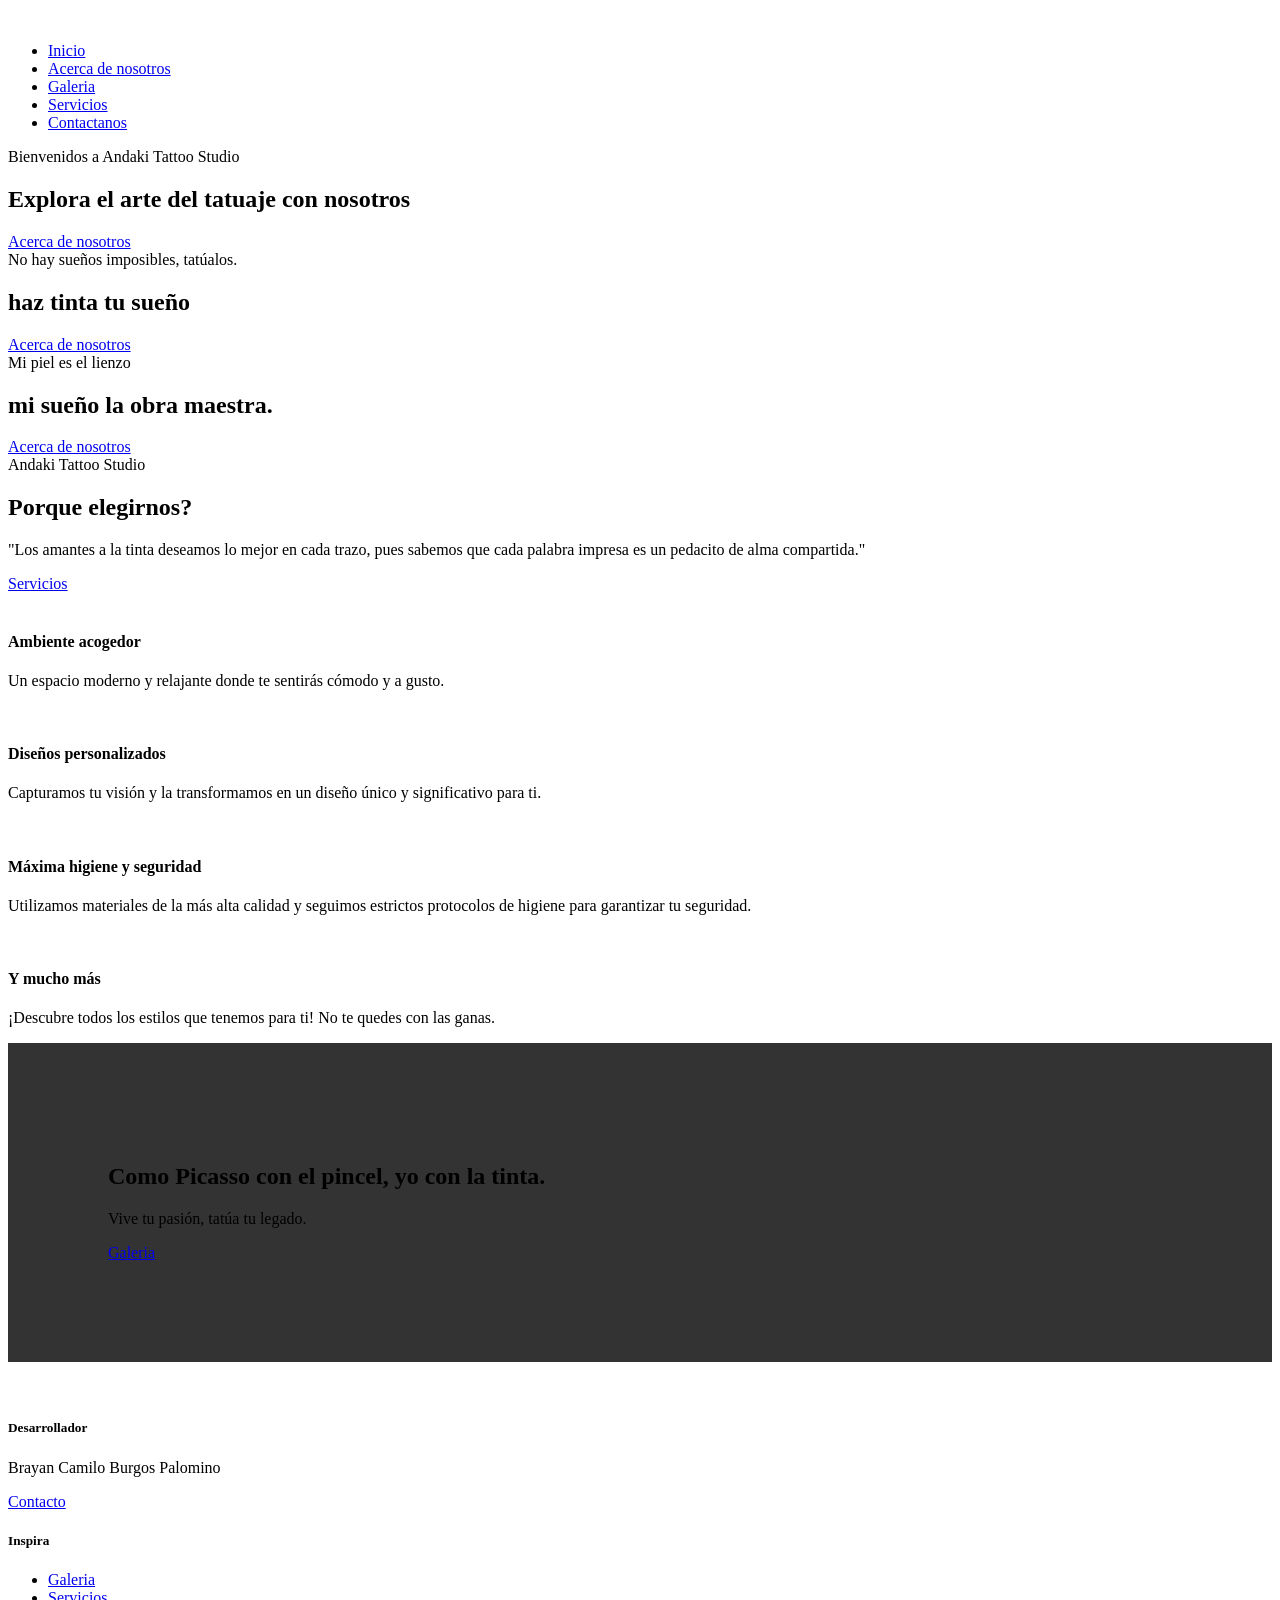
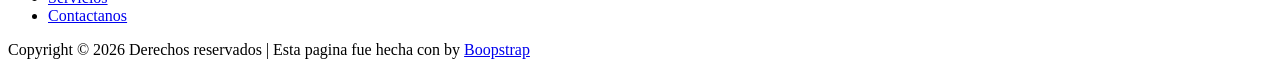
==== index.html @ bacf90a9 "Add files via upload" ====
<!DOCTYPE html>
<html lang="es">

<head>
    <meta charset="UTF-8">
    <meta name="description" content="Andaki Tattoo Studio">
    <meta name="keywords" content="Tattoo, unica, creative, html">
    <meta name="viewport" content="width=device-width, initial-scale=1.0">
    <meta http-equiv="X-UA-Compatible" content="ie=edge">
    <title>Andaki Tattoo Studio</title>

    <!-- Google Font -->
    <link href="https://fonts.googleapis.com/css2?family=Play:wght@400;700&display=swap" rel="stylesheet">
    <link href="https://fonts.googleapis.com/css2?family=Josefin+Sans:wght@300;400;500;600;700&display=swap"
        rel="stylesheet">

    <!-- Css Styles -->
    <link rel="stylesheet" href="css/bootstrap.min.css" type="text/css">
    <link rel="stylesheet" href="css/font-awesome.min.css" type="text/css">
    <link rel="stylesheet" href="css/elegant-icons.css" type="text/css">
    <link rel="stylesheet" href="css/owl.carousel.min.css" type="text/css">
    <link rel="stylesheet" href="css/magnific-popup.css" type="text/css">
    <link rel="stylesheet" href="css/slicknav.min.css" type="text/css">
    <link rel="stylesheet" href="css/style.css" type="text/css">
</head>

<body>
    <!-- Page Preloder -->
    <div id="preloder">
        <div class="loader"></div>
    </div>

    <!-- Header Section Begin -->
    <header class="header">
        <div class="container">
            <div class="row">
                <div class="col-lg-1">
                    <div class="header__logo ">
                        <a>
                            <href="./index.html"><img src="img/h-1.png" class="" alt="">
                        </a>
                    </div>
                </div>
                <div class="col-lg-10 ">
                    <div class="header__nav__option ">
                        <nav class="header__nav__menu mobile-menu">
                            <ul>
                                <li class="active"><a href="./index.html">Inicio</a></li>
                                <li><a href="./about.html">Acerca de nosotros</a></li>
                                <li><a href="./portfolio.html">Galeria</a></li>
                                <li><a href="./services.html">Servicios</a></li>
                                <li><a href="./contact.html">Contactanos</a></li>
                            </ul>
                        </nav>
                        <div class="header__nav__social">
                            <a href="https://www.facebook.com/profile.php?id=100073206260637"><i
                                    class="fa fa-facebook"></i></a>
                            <a
                                href="https://api.whatsapp.com/send?phone=573102815841&text=Hola,%20bienvenido%20al%20servicio%20de%20atención%20al%20cliente.%20¿En%20qué%20puedo%20ayudarte?"><i
                                    class="fa fa-whatsapp"></i></a>
                            <a href="https://www.instagram.com/camilocaicedo30/"><i class="fa fa-instagram"></i></a>
                        </div>
                    </div>
                </div>
            </div>
            <div id="mobile-menu-wrap"></div>
        </div>
    </header>
    <!-- Header End -->

    <!-- Hero Section Begin -->
    <section class="hero">
        <div class="hero__slider owl-carousel">
            <div class="hero__item set-bg" data-setbg="img/hero/hero-1.jpg">
                <div class="container">
                    <div class="row">
                        <div class="col-lg-6">
                            <div class="hero__text">
                                <span>Bienvenidos a Andaki Tattoo Studio</span>
                                <h2>Explora el arte del tatuaje con nosotros</h2>
                                <a href="about.html" class="primary-btn">Acerca de nosotros</a>
                            </div>
                        </div>
                    </div>
                </div>
            </div>
            <div class="hero__item set-bg" data-setbg="img/hero/hero-1.jpg">
                <div class="container">
                    <div class="row">
                        <div class="col-lg-6">
                            <div class="hero__text">
                                <span>No hay sueños imposibles, tatúalos.</span>
                                <h2>haz tinta tu sueño</h2>
                                <a href="about.html" class="primary-btn">Acerca de nosotros</a>
                            </div>
                        </div>
                    </div>
                </div>
            </div>
            <div class="hero__item set-bg" data-setbg="img/hero/hero-1.jpg">
                <div class="container">
                    <div class="row">
                        <div class="col-lg-6">
                            <div class="hero__text">
                                <span>Mi piel es el lienzo</span>
                                <h2>mi sueño la obra maestra.</h2>
                                <a href="#" class="primary-btn">Acerca de nosotros</a>
                            </div>
                        </div>
                    </div>
                </div>
            </div>
        </div>
    </section>
    <!-- Hero Section End -->

    <!-- Services Section Begin -->
    <section class="services spad">
        <div class="container">
            <div class="row">
                <div class="col-lg-4">
                    <div class="services__title">
                        <div class="section-title">
                            <span>Andaki Tattoo Studio</span>
                            <h2>Porque elegirnos?</h2>
                        </div>
                        <p>"Los amantes a la tinta deseamos lo mejor en cada trazo, pues sabemos que cada palabra
                            impresa es un pedacito de alma compartida."</p>
                        <a href="services.html" class="primary-btn">Servicios</a>
                    </div>
                </div>
                <div class="col-lg-8">
                    <div class="row">
                        <div class="col-lg-6 col-md-6 col-sm-6">
                            <div class="services__item">
                                <div class="services__item__icon">
                                    <img src="img/icons/si-1.png" alt="">
                                </div>
                                <h4>Ambiente acogedor</h4>
                                <p>Un espacio moderno y relajante donde te sentirás cómodo y a gusto.</p>
                            </div>
                        </div>
                        <div class="col-lg-6 col-md-6 col-sm-6">
                            <div class="services__item">
                                <div class="services__item__icon">
                                    <img src="img/icons/si-2.png" alt="">
                                </div>
                                <h4>Diseños personalizados</h4>
                                <p>Capturamos tu visión y la transformamos en un diseño único y significativo para ti.
                                </p>
                            </div>
                        </div>
                        <div class="col-lg-6 col-md-6 col-sm-6">
                            <div class="services__item">
                                <div class="services__item__icon">
                                    <img src="img/icons/si-3.png" alt="">
                                </div>
                                <h4>Máxima higiene y seguridad</h4>
                                <p>Utilizamos materiales de la más alta calidad y seguimos estrictos protocolos de
                                    higiene para
                                    garantizar tu seguridad.</p>
                            </div>
                        </div>
                        <div class="col-lg-6 col-md-6 col-sm-6">
                            <div class="services__item">
                                <div class="services__item__icon">
                                    <img src="img/icons/si-4.png" alt="">
                                </div>
                                <h4>Y mucho más</h4>
                                <p>¡Descubre todos los estilos que tenemos para ti! No te quedes con las ganas.</p>
                            </div>
                        </div>
                    </div>
                </div>
            </div>
        </div>
    </section>
    <!-- Services Section End -->

    <!-- Work Section Begin -->
    <section class="work">
        <div class="work__gallery">
            <div class="grid-sizer"></div>
            <div class="work__item wide__item set-bg" data-setbg="img/work/work-1.jpg">
            </div>
            <div class="work__item small__item set-bg" data-setbg="img/work/work-2.jpg">
            </div>
            <div class="work__item small__item set-bg" data-setbg="img/work/work-3.jpg">
            </div>
            <div class="work__item large__item set-bg" data-setbg="img/work/work-4.jpg">
            </div>
            <div class="work__item small__item set-bg " data-setbg="img/work/work-5.jpg">
            </div>
            <div class="work__item small__item set-bg" data-setbg="img/work/work-6.jpg">
            </div>
            <div class="work__item wide__item set-bg" data-setbg="img/work/work-7.jpg">
            </div>
        </div>
    </section>
    <!-- Call To Action Section Begin -->
    <section class="callto spad set-bg" data-setbg="img/callto-bg.jpg">
        <div class="container">
            <div class="row">
                <div class="col-lg-8">
                    <div class="callto__text" style="background-color: rgba(0, 0, 0, 0.8); padding: 100px;">
                        <h2>Como Picasso con el pincel, yo con la tinta.</h2>
                        <p>Vive tu pasión, tatúa tu legado.</p>
                        <a href="portfolio.html">Galeria</a>
                    </div>
                </div>
            </div>
        </div>
    </section>
    <!-- Call To Action Section End -->

    <div class="logo spad">
        <div class="container">
            <div class="logo__carousel owl-carousel">
                <a href="#" class="logo__item"><img src="img/logo/logo-1.png" alt=""></a>
                <a href="#" class="logo__item"><img src="img/logo/logo-2.png" alt=""></a>
                <a href="#" class="logo__item"><img src="img/logo/logo-3.png" alt=""></a>
                <a href="#" class="logo__item"><img src="img/logo/logo-4.png" alt=""></a>
                <a href="#" class="logo__item"><img src="img/logo/logo-5.png" alt=""></a>
                <a href="#" class="logo__item"><img src="img/logo/logo-6.png" alt=""></a>
            </div>
        </div>
    </div>

    <!-- Footer Section Begin -->
    <footer class="footer">
        <div class="container">
            <div class="footer__top">
                <div class="row">
                    <div class="col-lg-1 col-md-1">
                        <div class="footer__top__logo">
                            <a href="#"><img src="img/h-1.png" class="" alt=""></a>
                        </div>
                    </div>
                    <div class="col-lg-6 col-md-6">
                        <div class="footer__top__social">
                            <a href="https://www.facebook.com/profile.php?id=100073206260637"><i
                                    class="fa fa-facebook"></i></a>
                            <a
                                href="https://api.whatsapp.com/send?phone=573102815841&text=Hola,%20bienvenido%20al%20servicio%20de%20atención%20al%20cliente.%20¿En%20qué%20puedo%20ayudarte?"><i
                                    class="fa fa-whatsapp"></i></a>
                            <a href="https://www.instagram.com/camilocaicedo30/"><i class="fa fa-instagram"></i></a>
                        </div>
                    </div>
                </div>
            </div>
            <div class="footer__option">
                <div class="row">
                    <div class="col-lg-4 col-md-6 col-sm-6">
                        <div class="footer__option__item">
                            <h5>Desarrollador</h5>
                            <p>Brayan Camilo Burgos Palomino</p>
                            <a href="https://api.whatsapp.com/send?phone=573224530251" class="read__more">Contacto <span class="arrow_right"></span></a>
                        </div>
                    </div>
                    <div class="col-lg-2 col-md-3 col-sm-3">
                        <div class="footer__option__item">
                            <h5>Inspira</h5>
                            <ul>
                                <li><a href="portfolio.html">Galeria</a></li>
                                <li><a href="services.html">Servicios</a></li>
                                <li><a href="contact.html">Contactanos</a></li>
                            </ul>
                        </div>
                    </div>
                </div>
            </div>
            <div class="footer__copyright">
                <div class="row">
                    <div class="col-lg-12 text-center">
                        <!-- Link back to Colorlib can't be removed. Template is licensed under CC BY 3.0. -->
                        <p class="footer__copyright__text">Copyright &copy;
                            <script>
                                document.write(new Date().getFullYear());
                            </script>
                            Derechos reservados | Esta pagina fue hecha con <i class="fa fa-heart-o"
                                aria-hidden="true"></i> by <a href="https://colorlib.com" target="_blank">Boopstrap</a>
                        </p>
                        <!-- Link back to Colorlib can't be removed. Template is licensed under CC BY 3.0. -->
                    </div>
                </div>
            </div>
        </div>
    </footer>
    <!-- Footer Section End -->

    <!-- Js Plugins -->
    <script src="js/jquery-3.3.1.min.js"></script>
    <script src="js/bootstrap.min.js"></script>
    <script src="js/jquery.magnific-popup.min.js"></script>
    <script src="js/mixitup.min.js"></script>
    <script src="js/masonry.pkgd.min.js"></script>
    <script src="js/jquery.slicknav.js"></script>
    <script src="js/owl.carousel.min.js"></script>
    <script src="js/main.js"></script>
</body>

</html>
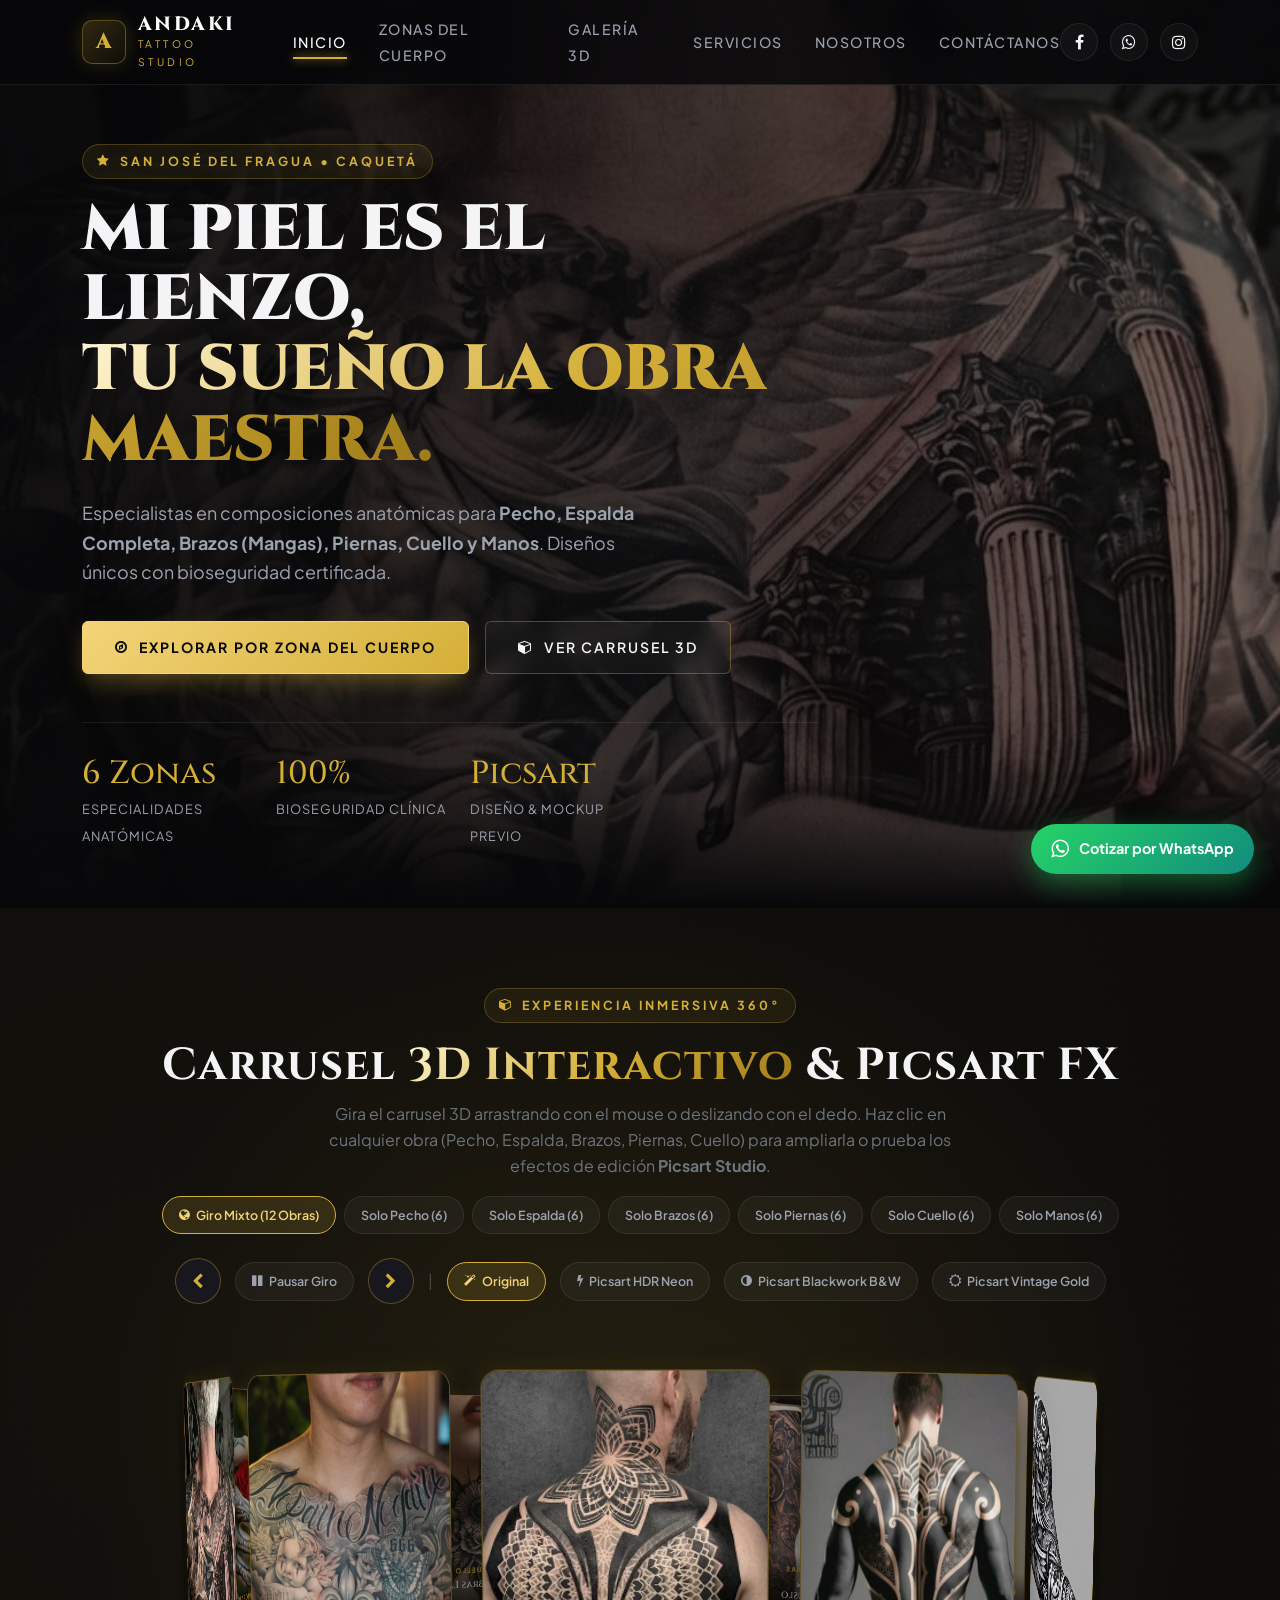
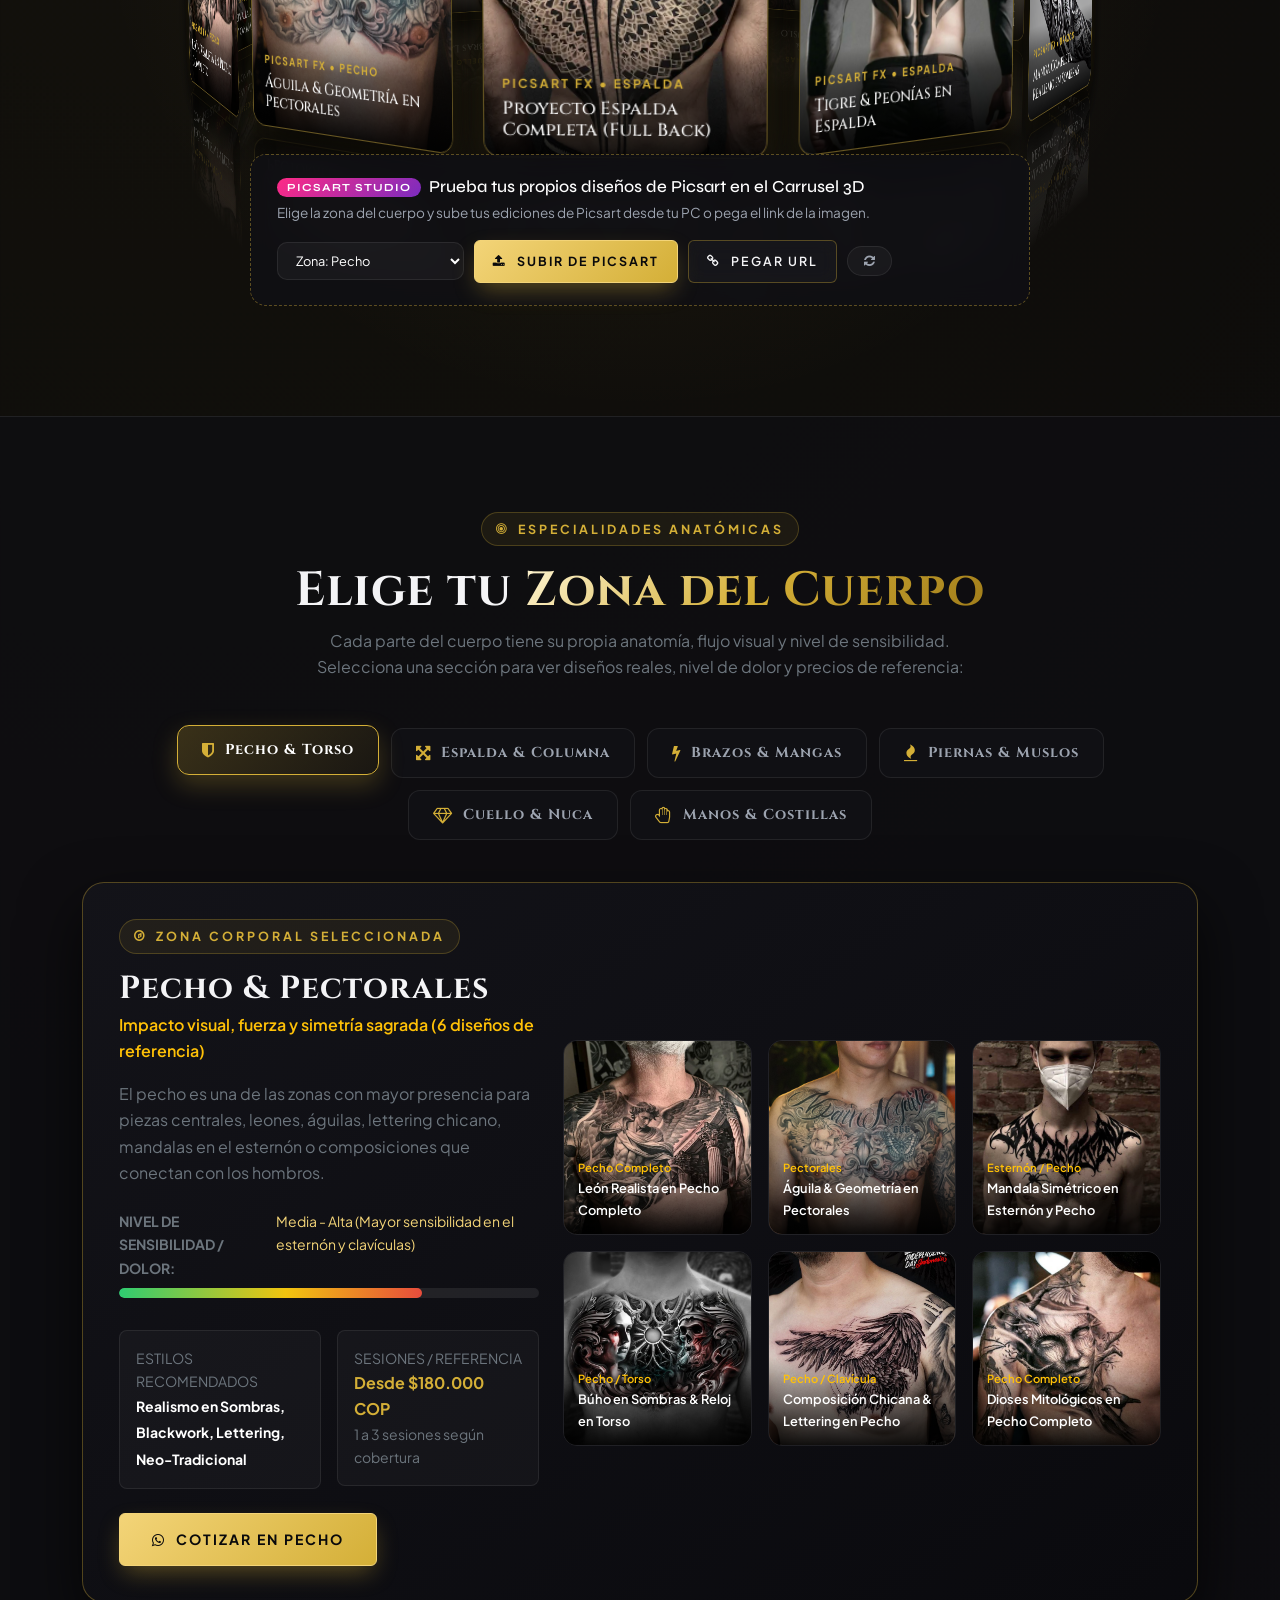
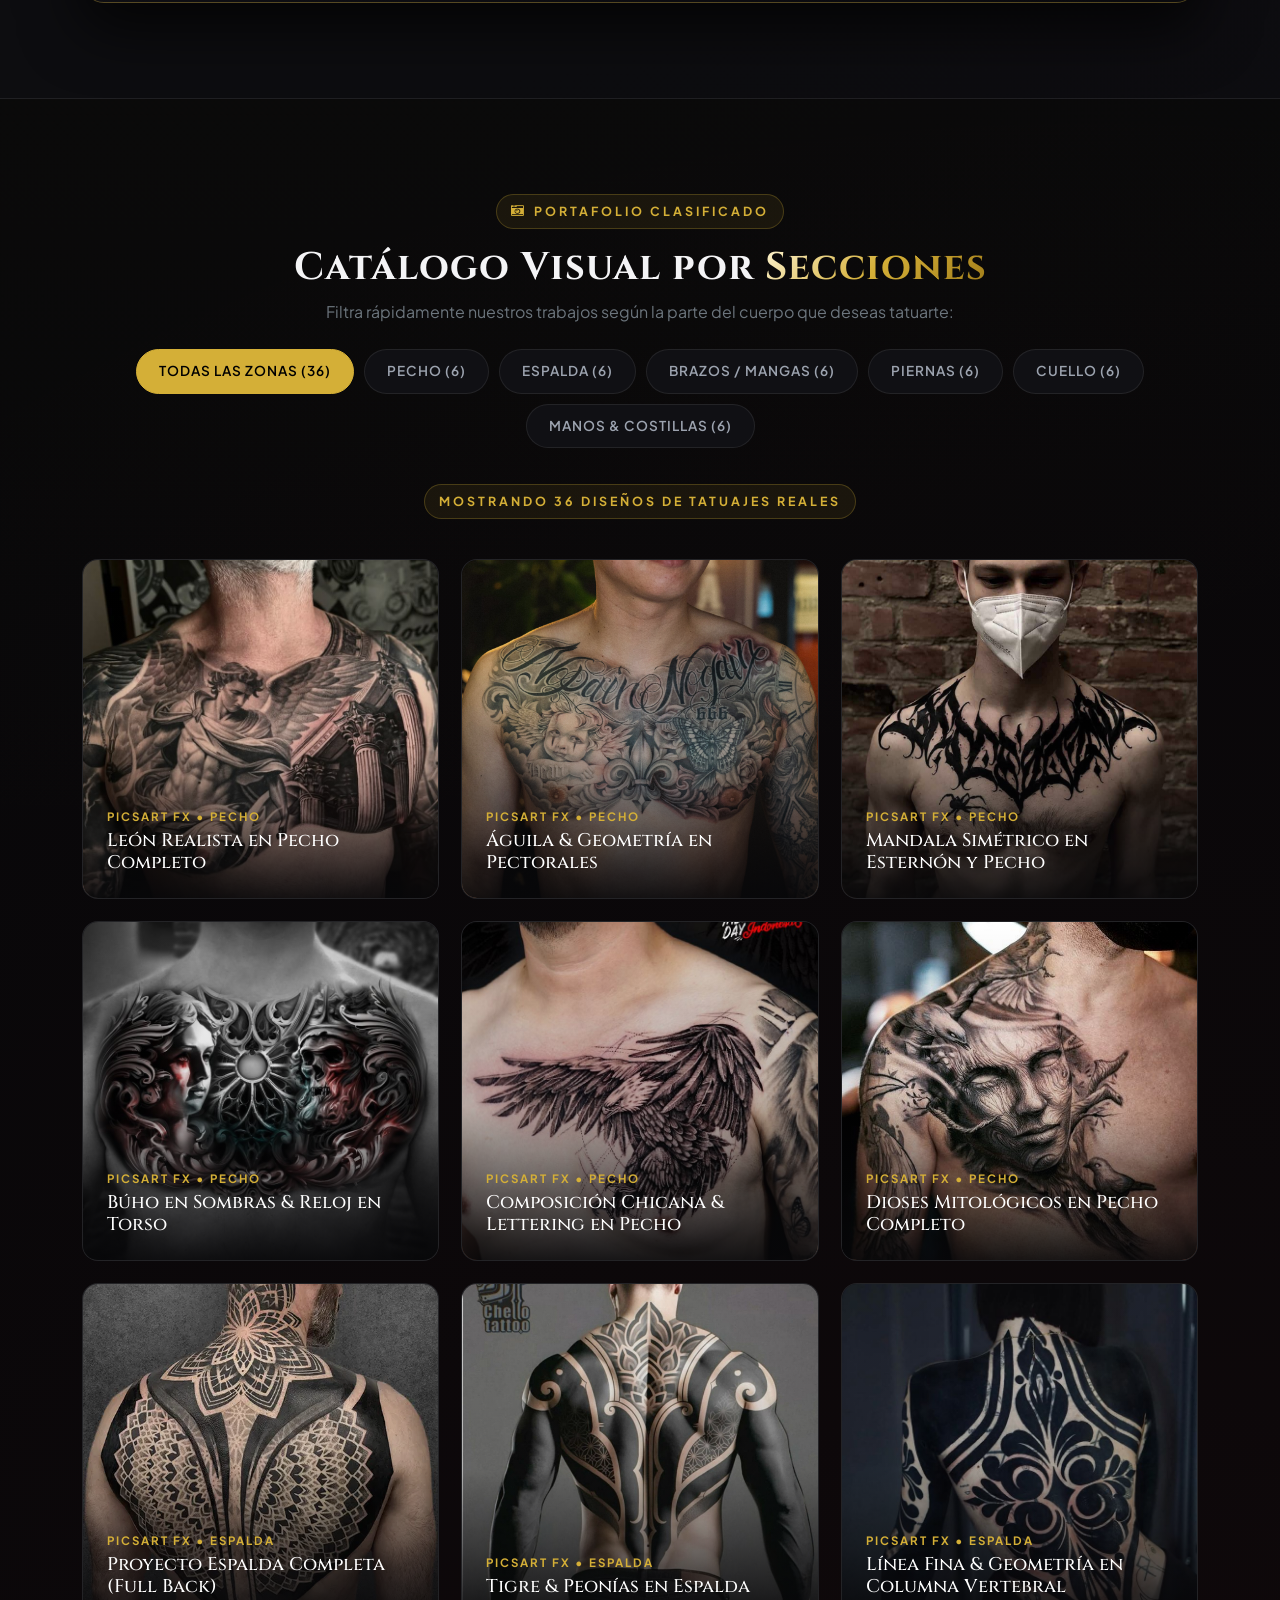
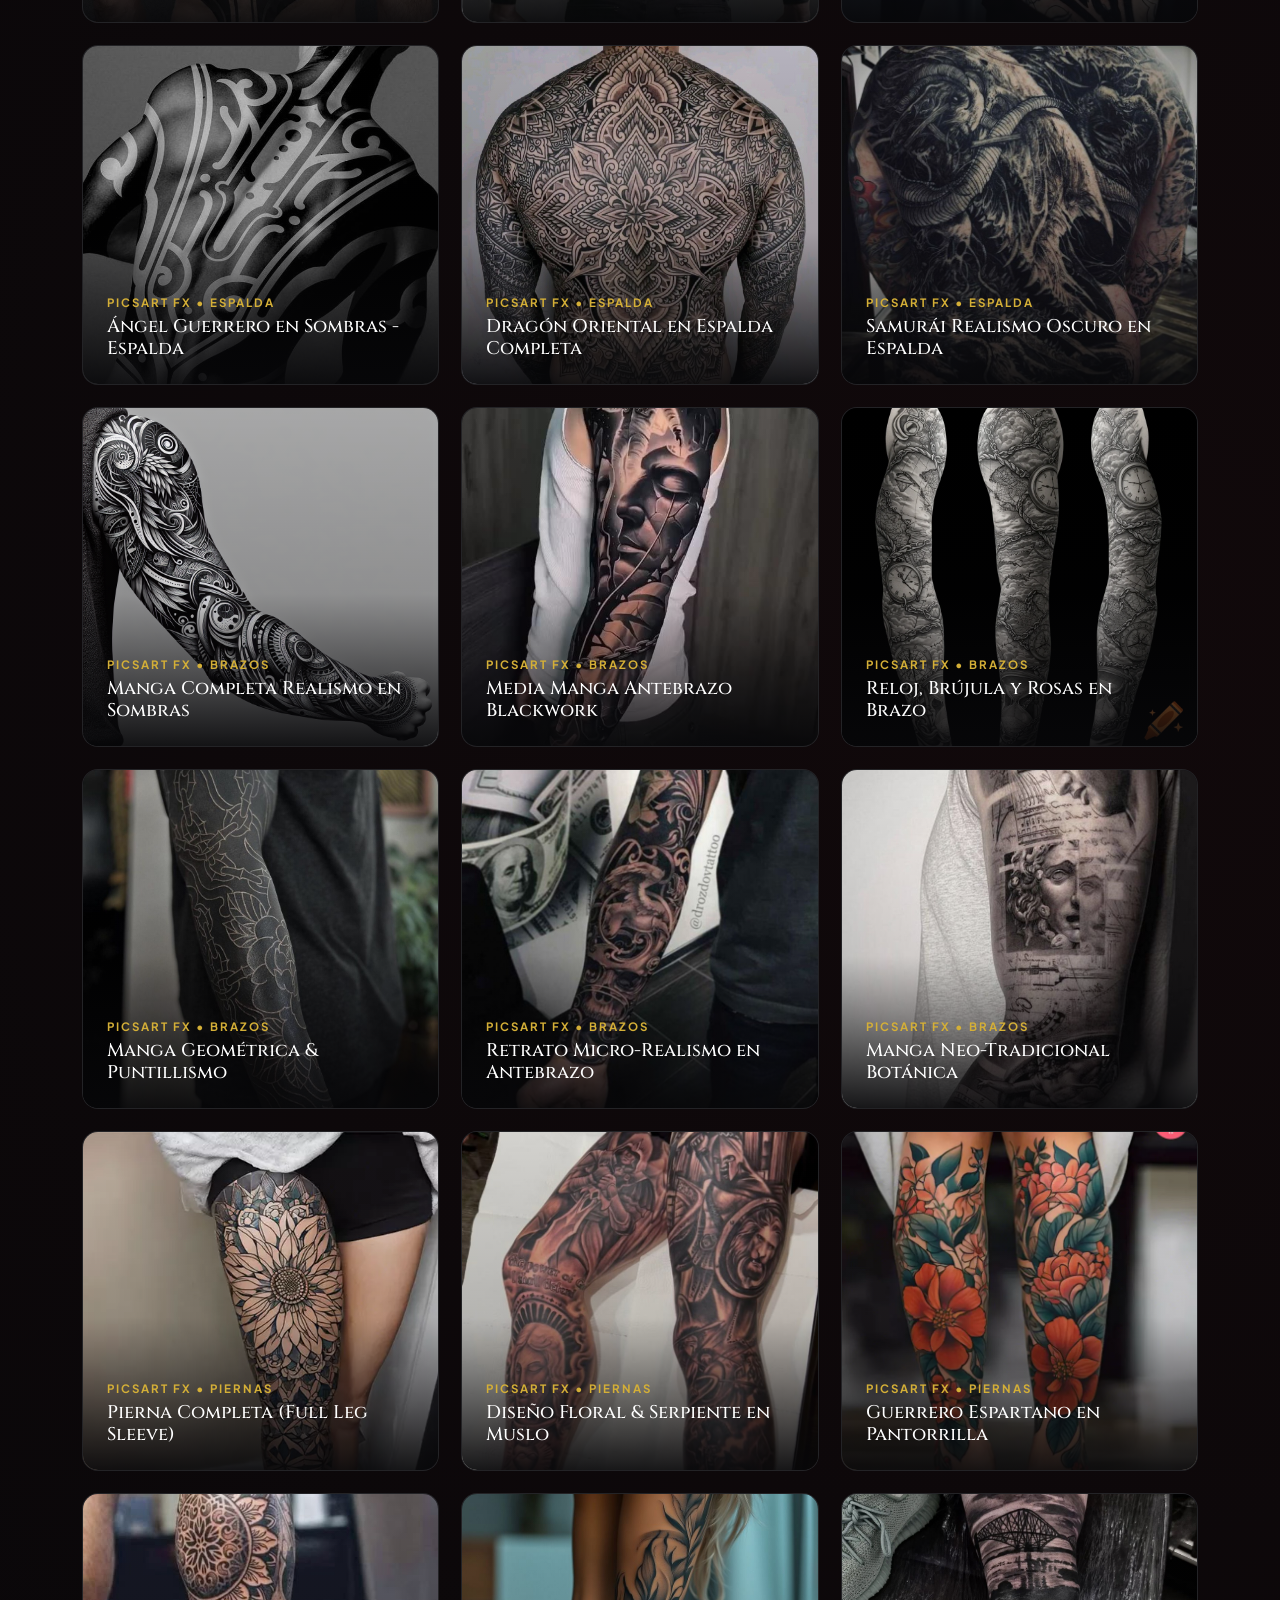
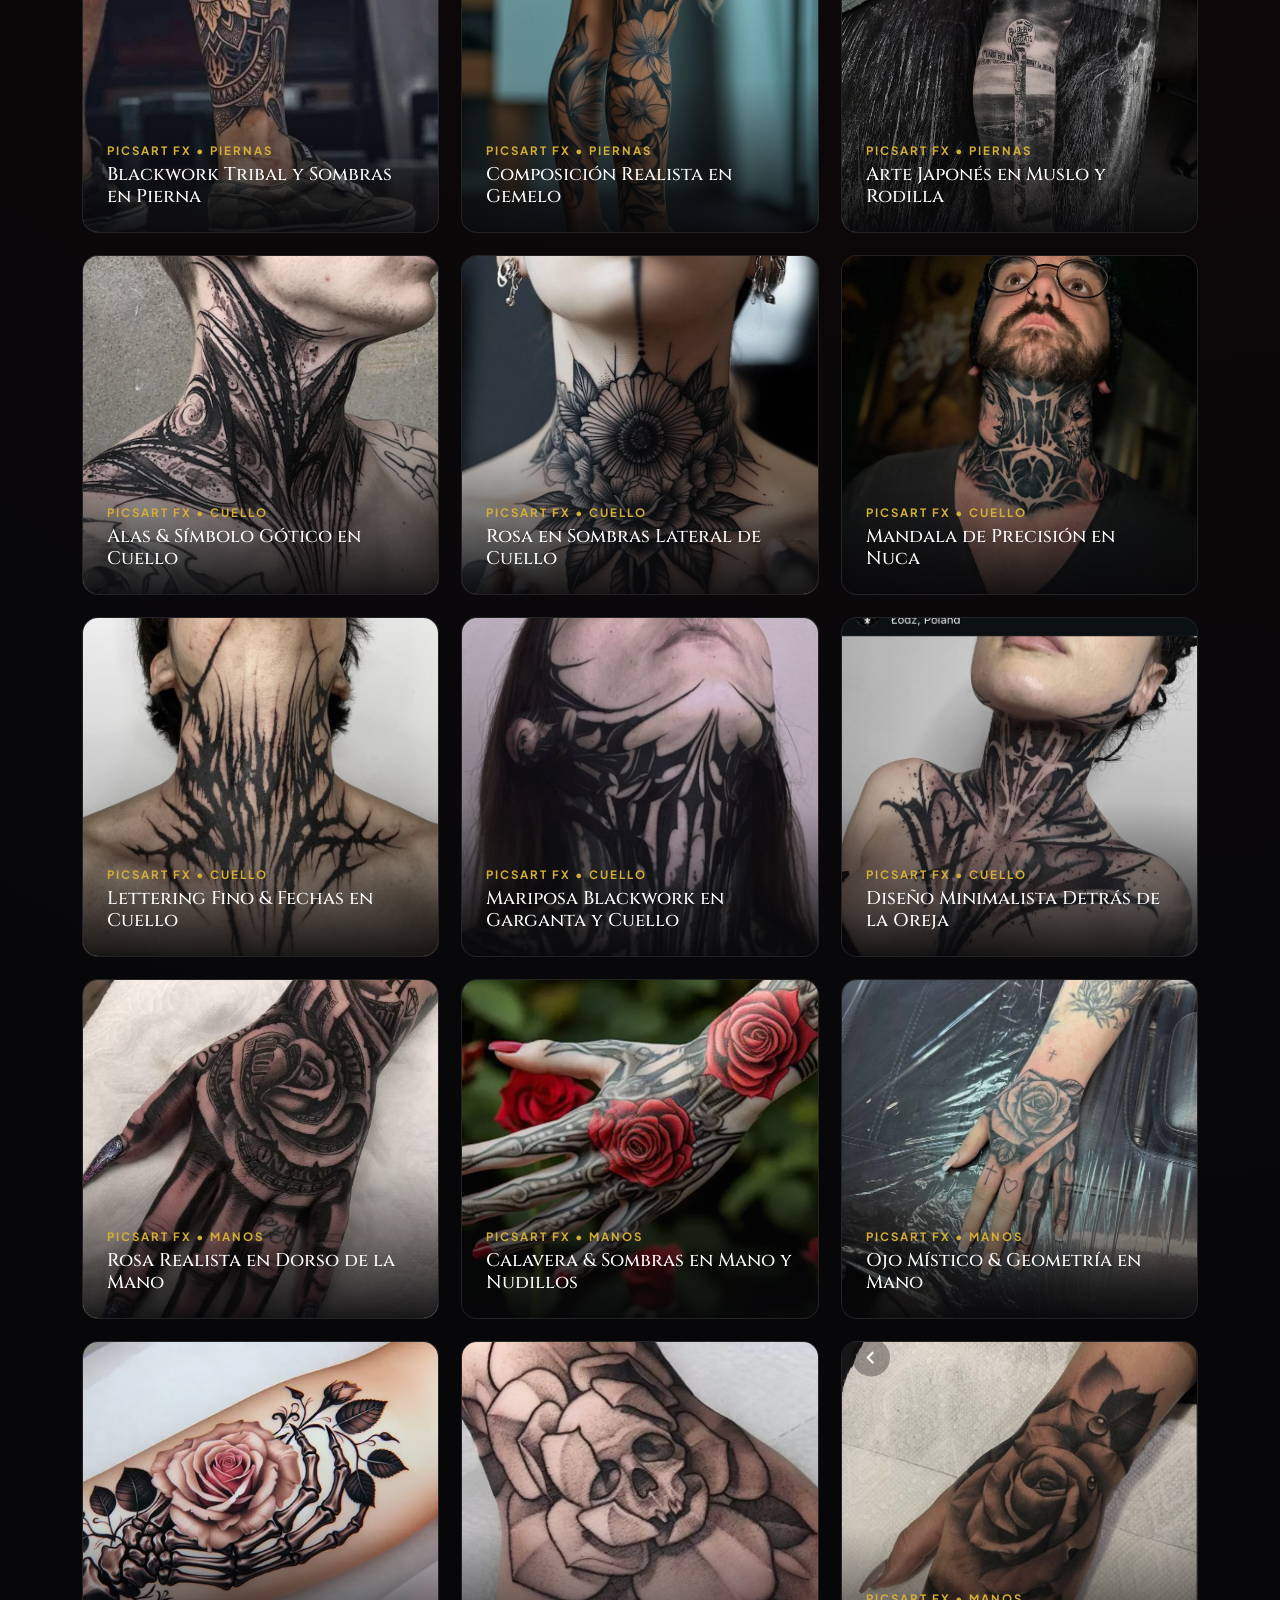
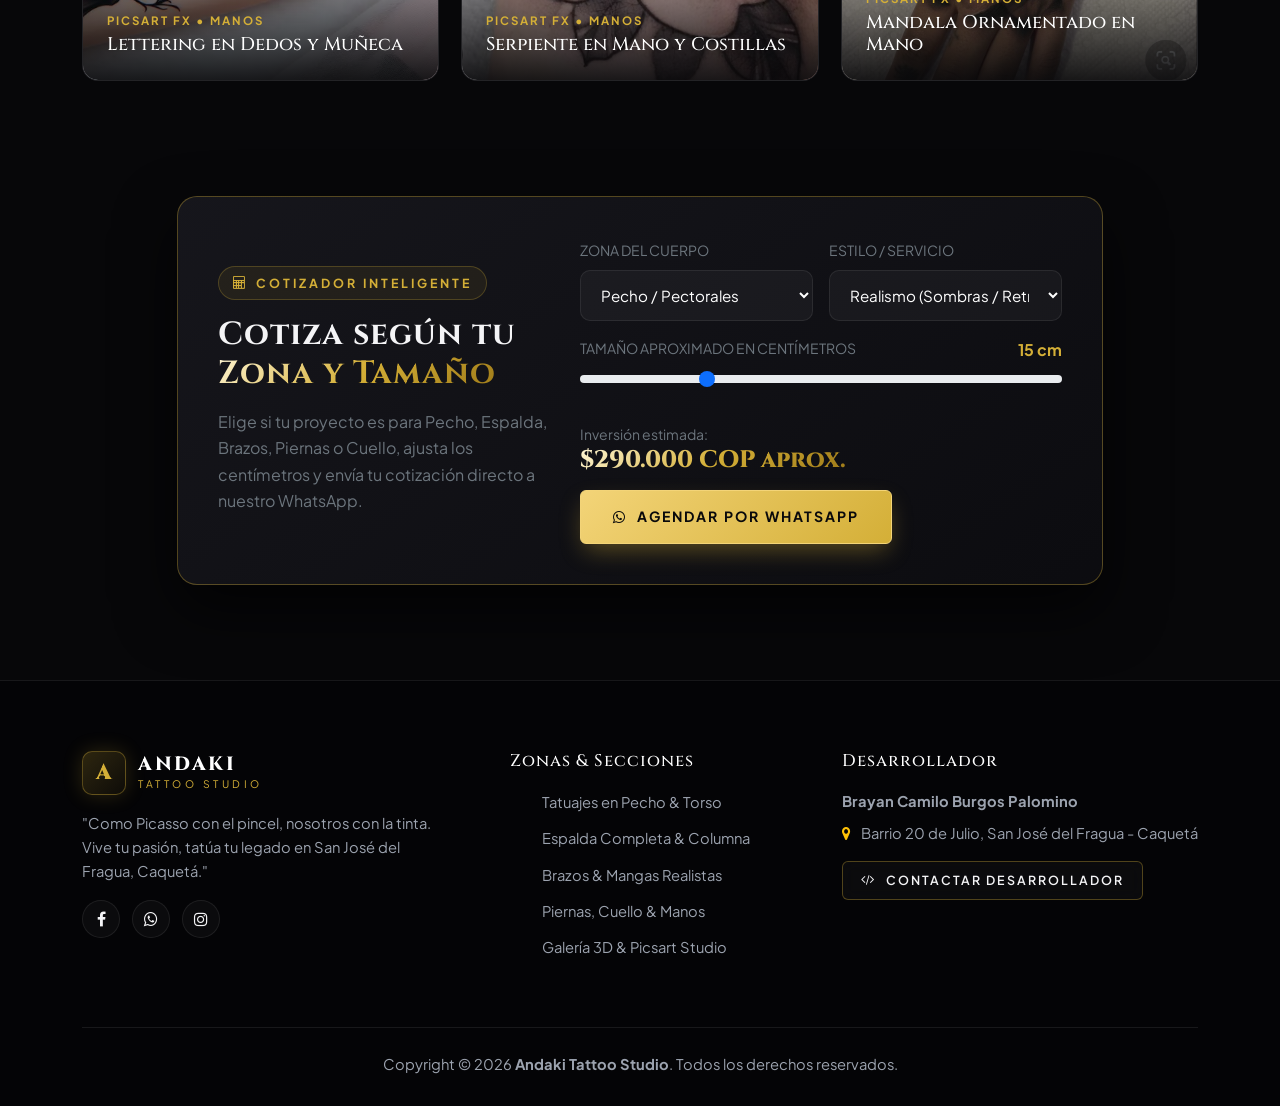
==== commit d7c7590f: "feat: Rediseño 2.0 Dark Luxury Ink con Carrusel 3D, Picsart Studio y 36 tatuajes por zonas del cuerp" ====
--- a/index.html
+++ b/index.html
@@ -3,29 +3,21 @@
 
 <head>
     <meta charset="UTF-8">
-    <meta name="description" content="Andaki Tattoo Studio">
-    <meta name="keywords" content="Tattoo, unica, creative, html">
+    <meta name="description" content="Andaki Tattoo Studio - Especialistas en tatuajes en Pecho, Espalda, Brazos, Piernas, Cuello y Perforaciones en San José del Fragua, Caquetá.">
+    <meta name="keywords" content="Tattoo, Andaki, Tatuajes Pecho, Espalda, Brazos, Piernas, Cuello, Picsart Studio, Galería 3D">
     <meta name="viewport" content="width=device-width, initial-scale=1.0">
-    <meta http-equiv="X-UA-Compatible" content="ie=edge">
-    <title>Andaki Tattoo Studio</title>
-
-    <!-- Google Font -->
-    <link href="https://fonts.googleapis.com/css2?family=Play:wght@400;700&display=swap" rel="stylesheet">
-    <link href="https://fonts.googleapis.com/css2?family=Josefin+Sans:wght@300;400;500;600;700&display=swap"
-        rel="stylesheet">
-
-    <!-- Css Styles -->
-    <link rel="stylesheet" href="css/bootstrap.min.css" type="text/css">
-    <link rel="stylesheet" href="css/font-awesome.min.css" type="text/css">
-    <link rel="stylesheet" href="css/elegant-icons.css" type="text/css">
-    <link rel="stylesheet" href="css/owl.carousel.min.css" type="text/css">
-    <link rel="stylesheet" href="css/magnific-popup.css" type="text/css">
-    <link rel="stylesheet" href="css/slicknav.min.css" type="text/css">
+    <title>Andaki Tattoo Studio | Arte en la Piel & Galería 3D</title>
+
+    <!-- Bootstrap 5 & FontAwesome -->
+    <link href="https://cdn.jsdelivr.net/npm/bootstrap@5.3.2/dist/css/bootstrap.min.css" rel="stylesheet">
+    <link href="https://cdnjs.cloudflare.com/ajax/libs/font-awesome/4.7.0/css/font-awesome.min.css" rel="stylesheet">
+
+    <!-- Custom Dark Luxury Ink Styles -->
     <link rel="stylesheet" href="css/style.css" type="text/css">
 </head>
 
 <body>
-    <!-- Page Preloder -->
+    <!-- Page Preloader -->
     <div id="preloder">
         <div class="loader"></div>
     </div>
@@ -33,270 +25,383 @@
     <!-- Header Section Begin -->
     <header class="header">
         <div class="container">
-            <div class="row">
-                <div class="col-lg-1">
-                    <div class="header__logo ">
-                        <a>
-                            <href="./index.html"><img src="img/h-1.png" class="" alt="">
+            <div class="header__inner">
+                <div class="header__logo">
+                    <a href="./index.html">
+                        <div class="brand-emblem">A</div>
+                        <div class="brand-text">
+                            <span class="brand-name">ANDAKI</span>
+                            <span class="brand-sub">Tattoo Studio</span>
+                        </div>
+                    </a>
+                </div>
+
+                <nav class="header__nav__menu">
+                    <ul>
+                        <li class="active"><a href="./index.html">Inicio</a></li>
+                        <li><a href="#zonas-cuerpo">Zonas del Cuerpo</a></li>
+                        <li><a href="./portfolio.html">Galería 3D</a></li>
+                        <li><a href="./services.html">Servicios</a></li>
+                        <li><a href="./about.html">Nosotros</a></li>
+                        <li><a href="./contact.html">Contáctanos</a></li>
+                    </ul>
+                </nav>
+
+                <div class="d-flex align-items-center gap-3">
+                    <div class="header__nav__social">
+                        <a href="https://www.facebook.com/profile.php?id=100073206260637" target="_blank" aria-label="Facebook">
+                            <i class="fa fa-facebook"></i>
+                        </a>
+                        <a href="https://api.whatsapp.com/send?phone=573102815841&text=Hola,%20bienvenido%20a%20Andaki%20Tattoo%20Studio.%20¿En%20qué%20podemos%20ayudarte?" target="_blank" aria-label="WhatsApp">
+                            <i class="fa fa-whatsapp"></i>
+                        </a>
+                        <a href="https://www.instagram.com/camilocaicedo30/" target="_blank" aria-label="Instagram">
+                            <i class="fa fa-instagram"></i>
                         </a>
                     </div>
-                </div>
-                <div class="col-lg-10 ">
-                    <div class="header__nav__option ">
-                        <nav class="header__nav__menu mobile-menu">
-                            <ul>
-                                <li class="active"><a href="./index.html">Inicio</a></li>
-                                <li><a href="./about.html">Acerca de nosotros</a></li>
-                                <li><a href="./portfolio.html">Galeria</a></li>
-                                <li><a href="./services.html">Servicios</a></li>
-                                <li><a href="./contact.html">Contactanos</a></li>
-                            </ul>
-                        </nav>
-                        <div class="header__nav__social">
-                            <a href="https://www.facebook.com/profile.php?id=100073206260637"><i
-                                    class="fa fa-facebook"></i></a>
-                            <a
-                                href="https://api.whatsapp.com/send?phone=573102815841&text=Hola,%20bienvenido%20al%20servicio%20de%20atención%20al%20cliente.%20¿En%20qué%20puedo%20ayudarte?"><i
-                                    class="fa fa-whatsapp"></i></a>
-                            <a href="https://www.instagram.com/camilocaicedo30/"><i class="fa fa-instagram"></i></a>
+                    <button class="mobile-toggle" id="mobile-toggle" aria-label="Menú">
+                        <i class="fa fa-bars"></i>
+                    </button>
+                </div>
+            </div>
+        </div>
+    </header>
+    <!-- Header End -->
+
+    <!-- Hero Section Begin -->
+    <section class="hero">
+        <div class="container">
+            <div class="row align-items-center">
+                <div class="col-lg-8">
+                    <div class="hero__content">
+                        <div class="hero__text">
+                            <span class="section-badge">
+                                <i class="fa fa-star"></i> San José del Fragua • Caquetá
+                            </span>
+                            <h1>Mi piel es el lienzo,<br><span class="gold-gradient-text">tu sueño la obra maestra.</span></h1>
+                            <p>
+                                Especialistas en composiciones anatómicas para <strong>Pecho, Espalda Completa, Brazos (Mangas), Piernas, Cuello y Manos</strong>. Diseños únicos con bioseguridad certificada.
+                            </p>
+                            <div class="hero__actions">
+                                <a href="#zonas-cuerpo" class="primary-btn">
+                                    <i class="fa fa-compass"></i> Explorar por Zona del Cuerpo
+                                </a>
+                                <a href="./portfolio.html" class="outline-btn">
+                                    <i class="fa fa-cube"></i> Ver Carrusel 3D
+                                </a>
+                            </div>
+                        </div>
+
+                        <div class="hero__stats">
+                            <div class="stat-box">
+                                <h3>6 Zonas</h3>
+                                <span>Especialidades Anatómicas</span>
+                            </div>
+                            <div class="stat-box">
+                                <h3>100%</h3>
+                                <span>Bioseguridad Clínica</span>
+                            </div>
+                            <div class="stat-box">
+                                <h3>Picsart</h3>
+                                <span>Diseño & Mockup Previo</span>
+                            </div>
                         </div>
                     </div>
                 </div>
             </div>
-            <div id="mobile-menu-wrap"></div>
-        </div>
-    </header>
-    <!-- Header End -->
-
-    <!-- Hero Section Begin -->
-    <section class="hero">
-        <div class="hero__slider owl-carousel">
-            <div class="hero__item set-bg" data-setbg="img/hero/hero-1.jpg">
-                <div class="container">
-                    <div class="row">
-                        <div class="col-lg-6">
-                            <div class="hero__text">
-                                <span>Bienvenidos a Andaki Tattoo Studio</span>
-                                <h2>Explora el arte del tatuaje con nosotros</h2>
-                                <a href="about.html" class="primary-btn">Acerca de nosotros</a>
+        </div>
+    </section>
+    <!-- Hero Section End -->
+
+    <!-- Interactive 3D Carousel Showcase Begin -->
+    <section class="carousel-3d-section">
+        <div class="container">
+            <div class="text-center mb-4">
+                <span class="section-badge"><i class="fa fa-cube"></i> Experiencia Inmersiva 360°</span>
+                <h2 class="display-title" style="font-size: clamp(1.9rem, 3.5vw, 2.8rem);">
+                    Carrusel <span class="gold-gradient-text">3D Interactivo</span> & Picsart FX
+                </h2>
+                <p class="text-secondary mx-auto mt-2" style="max-width: 650px;">
+                    Gira el carrusel 3D arrastrando con el mouse o deslizando con el dedo. Haz clic en cualquier obra (Pecho, Espalda, Brazos, Piernas, Cuello) para ampliarla o prueba los efectos de edición <strong>Picsart Studio</strong>.
+                </p>
+
+                <!-- Selector de Zona para el Carrusel 3D -->
+                <div class="d-flex flex-wrap justify-content-center gap-2 mt-3 mb-2">
+                    <button class="fx-btn active" data-carousel-zone="all"><i class="fa fa-globe"></i> Giro Mixto (12 Obras)</button>
+                    <button class="fx-btn" data-carousel-zone="pecho">Solo Pecho (6)</button>
+                    <button class="fx-btn" data-carousel-zone="espalda">Solo Espalda (6)</button>
+                    <button class="fx-btn" data-carousel-zone="brazos">Solo Brazos (6)</button>
+                    <button class="fx-btn" data-carousel-zone="piernas">Solo Piernas (6)</button>
+                    <button class="fx-btn" data-carousel-zone="cuello">Solo Cuello (6)</button>
+                    <button class="fx-btn" data-carousel-zone="manos">Solo Manos (6)</button>
+                </div>
+
+                <!-- Controles del Carrusel 3D & Filtros Picsart -->
+                <div class="carousel-3d-controls-bar">
+                    <button class="carousel-nav-btn" id="carousel-prev" title="Anterior">
+                        <i class="fa fa-chevron-left"></i>
+                    </button>
+                    <button class="fx-btn" id="carousel-toggle">
+                        <i class="fa fa-pause"></i> Pausar Giro
+                    </button>
+                    <button class="carousel-nav-btn" id="carousel-next" title="Siguiente">
+                        <i class="fa fa-chevron-right"></i>
+                    </button>
+
+                    <span style="color: rgba(255,255,255,0.2);">|</span>
+
+                    <button class="fx-btn active" data-picsart-fx="original">
+                        <i class="fa fa-magic"></i> Original
+                    </button>
+                    <button class="fx-btn" data-picsart-fx="neon">
+                        <i class="fa fa-bolt"></i> Picsart HDR Neon
+                    </button>
+                    <button class="fx-btn" data-picsart-fx="noir">
+                        <i class="fa fa-adjust"></i> Picsart Blackwork B&W
+                    </button>
+                    <button class="fx-btn" data-picsart-fx="gold">
+                        <i class="fa fa-sun-o"></i> Picsart Vintage Gold
+                    </button>
+                </div>
+            </div>
+
+            <!-- Escena Cilíndrica 3D -->
+            <div class="scene-3d" id="scene-3d">
+                <div class="carousel-3d-ring" id="carousel-3d-ring">
+                    <!-- Inyectado dinámicamente por js/main.js -->
+                </div>
+            </div>
+
+            <!-- Panel para cargar imágenes propias de Picsart -->
+            <div class="picsart-studio-panel">
+                <div class="picsart-studio-info">
+                    <h4>
+                        <span class="picsart-badge">Picsart Studio</span>
+                        Prueba tus propios diseños de Picsart en el Carrusel 3D
+                    </h4>
+                    <p>Elige la zona del cuerpo y sube tus ediciones de Picsart desde tu PC o pega el link de la imagen.</p>
+                </div>
+                <div class="picsart-actions align-items-center">
+                    <select id="picsart-zone-select" class="form-select-dark" style="width: auto; padding: 9px 14px; font-size: 0.8rem;">
+                        <option value="pecho">Zona: Pecho</option>
+                        <option value="espalda">Zona: Espalda</option>
+                        <option value="brazos">Zona: Brazos</option>
+                        <option value="piernas">Zona: Piernas</option>
+                        <option value="cuello">Zona: Cuello</option>
+                        <option value="manos">Zona: Manos / Costillas</option>
+                    </select>
+                    <label for="picsart-file-input" class="primary-btn" style="padding: 10px 18px; font-size: 0.78rem; margin: 0;">
+                        <i class="fa fa-upload"></i> Subir de Picsart
+                    </label>
+                    <input type="file" id="picsart-file-input" accept="image/*" multiple style="display: none;">
+                    <button type="button" id="picsart-url-btn" class="outline-btn" style="padding: 10px 18px; font-size: 0.78rem;">
+                        <i class="fa fa-link"></i> Pegar URL
+                    </button>
+                    <button type="button" id="picsart-reset-btn" class="fx-btn" title="Restaurar galería original">
+                        <i class="fa fa-refresh"></i>
+                    </button>
+                </div>
+            </div>
+        </div>
+    </section>
+    <!-- Interactive 3D Carousel Showcase End -->
+
+    <!-- BODY ZONE INTERACTIVE EXPLORER (PECHO, ESPALDA, BRAZOS, PIERNAS, CUELLO, MANOS) -->
+    <section class="spad" id="zonas-cuerpo" style="background: rgba(14, 14, 18, 0.75); border-top: 1px solid var(--border-subtle); border-bottom: 1px solid var(--border-subtle);">
+        <div class="container" id="body-zone-explorer">
+            <div class="text-center mb-5">
+                <span class="section-badge"><i class="fa fa-bullseye"></i> Especialidades Anatómicas</span>
+                <h2 class="display-title" style="font-size: clamp(2rem, 3.8vw, 3rem);">
+                    Elige tu <span class="gold-gradient-text">Zona del Cuerpo</span>
+                </h2>
+                <p class="text-secondary mx-auto mt-2" style="max-width: 660px;">
+                    Cada parte del cuerpo tiene su propia anatomía, flujo visual y nivel de sensibilidad. Selecciona una sección para ver diseños reales, nivel de dolor y precios de referencia:
+                </p>
+            </div>
+
+            <!-- Botones de Zonas del Cuerpo -->
+            <div class="zone-pills-nav">
+                <button class="zone-pill-btn active" data-zone-select="pecho">
+                    <i class="fa fa-shield"></i> Pecho & Torso
+                </button>
+                <button class="zone-pill-btn" data-zone-select="espalda">
+                    <i class="fa fa-arrows-alt"></i> Espalda & Columna
+                </button>
+                <button class="zone-pill-btn" data-zone-select="brazos">
+                    <i class="fa fa-bolt"></i> Brazos & Mangas
+                </button>
+                <button class="zone-pill-btn" data-zone-select="piernas">
+                    <i class="fa fa-fire"></i> Piernas & Muslos
+                </button>
+                <button class="zone-pill-btn" data-zone-select="cuello">
+                    <i class="fa fa-diamond"></i> Cuello & Nuca
+                </button>
+                <button class="zone-pill-btn" data-zone-select="manos">
+                    <i class="fa fa-hand-paper-o"></i> Manos & Costillas
+                </button>
+            </div>
+
+            <!-- Panel Dinámico de la Zona Seleccionada -->
+            <div class="zone-showcase-panel" id="zone-detail-content">
+                <!-- Renderizado automáticamente por js/main.js -->
+            </div>
+        </div>
+    </section>
+    <!-- BODY ZONE INTERACTIVE EXPLORER END -->
+
+    <!-- Filterable Gallery by Body Zone Section Begin -->
+    <section class="spad">
+        <div class="container">
+            <div class="text-center mb-4">
+                <span class="section-badge"><i class="fa fa-camera-retro"></i> Portafolio Clasificado</span>
+                <h2 class="display-title" style="font-size: 2.4rem;">Catálogo Visual por <span class="gold-gradient-text">Secciones</span></h2>
+                <p class="text-secondary">Filtra rápidamente nuestros trabajos según la parte del cuerpo que deseas tatuarte:</p>
+            </div>
+
+            <div class="filter-tabs">
+                <button class="filter-btn active" data-filter="all">Todas las Zonas (36)</button>
+                <button class="filter-btn" data-filter="pecho">Pecho (6)</button>
+                <button class="filter-btn" data-filter="espalda">Espalda (6)</button>
+                <button class="filter-btn" data-filter="brazos">Brazos / Mangas (6)</button>
+                <button class="filter-btn" data-filter="piernas">Piernas (6)</button>
+                <button class="filter-btn" data-filter="cuello">Cuello (6)</button>
+                <button class="filter-btn" data-filter="manos">Manos & Costillas (6)</button>
+            </div>
+            <div class="text-center mb-4">
+                <span id="gallery-count-badge" class="section-badge">Mostrando 36 diseños de tatuajes reales</span>
+            </div>
+
+            <div class="gallery-grid" id="gallery-grid">
+                <!-- Inyectado por js/main.js -->
+            </div>
+        </div>
+    </section>
+    <!-- Filterable Gallery End -->
+
+    <!-- Interactive Quote Calculator Section Begin -->
+    <section class="spad" style="padding-top: 20px;">
+        <div class="container">
+            <div class="row justify-content-center">
+                <div class="col-lg-10">
+                    <div class="calculator-box">
+                        <div class="row align-items-center g-4">
+                            <div class="col-lg-5">
+                                <span class="section-badge"><i class="fa fa-calculator"></i> Cotizador Inteligente</span>
+                                <h2 class="display-title mb-3" style="font-size: 2rem;">Cotiza según tu <span class="gold-gradient-text">Zona y Tamaño</span></h2>
+                                <p class="text-secondary mb-0">
+                                    Elige si tu proyecto es para Pecho, Espalda, Brazos, Piernas o Cuello, ajusta los centímetros y envía tu cotización directo a nuestro WhatsApp.
+                                </p>
+                            </div>
+                            <div class="col-lg-7">
+                                <form id="tattoo-quote-form" class="row g-3">
+                                    <div class="col-md-6">
+                                        <label class="form-label text-secondary small text-uppercase">Zona del Cuerpo</label>
+                                        <select id="quote-zone" class="form-select-dark">
+                                            <option value="Pecho / Pectorales">Pecho / Pectorales</option>
+                                            <option value="Espalda Completa / Columna">Espalda Completa / Columna</option>
+                                            <option value="Brazos / Antebrazo / Manga">Brazos / Antebrazo / Manga</option>
+                                            <option value="Piernas / Muslo / Pantorrilla">Piernas / Muslo / Pantorrilla</option>
+                                            <option value="Cuello / Nuca">Cuello / Nuca</option>
+                                            <option value="Manos / Dedos / Costillas">Manos / Dedos / Costillas</option>
+                                        </select>
+                                    </div>
+                                    <div class="col-md-6">
+                                        <label class="form-label text-secondary small text-uppercase">Estilo / Servicio</label>
+                                        <select id="quote-style" class="form-select-dark">
+                                            <option value="Realismo">Realismo (Sombras / Retrato)</option>
+                                            <option value="Blackwork">Blackwork / Geométrico</option>
+                                            <option value="Línea Fina (Fine Line)">Línea Fina (Fine Line)</option>
+                                            <option value="Neo-Tradicional / Color">Neo-Tradicional / Color</option>
+                                            <option value="Perforación / Piercing">Perforación Corporal (Piercing)</option>
+                                        </select>
+                                    </div>
+                                    <div class="col-12">
+                                        <div class="d-flex justify-content-between mb-1">
+                                            <label class="form-label text-secondary small text-uppercase mb-0">Tamaño aproximado en centímetros</label>
+                                            <strong id="quote-size-val" style="color: var(--gold-primary);">15 cm</strong>
+                                        </div>
+                                        <input type="range" id="quote-size" min="3" max="50" value="15" class="form-range">
+                                    </div>
+                                    <div class="col-12 d-flex flex-wrap align-items-center justify-content-between gap-3 pt-2">
+                                        <div>
+                                            <span class="text-secondary small d-block">Inversión estimada:</span>
+                                            <h4 id="quote-estimate" class="gold-gradient-text mb-0" style="font-family: var(--font-display); font-weight: 800;">$290.000 COP aprox.</h4>
+                                        </div>
+                                        <button type="submit" class="primary-btn">
+                                            <i class="fa fa-whatsapp"></i> Agendar por WhatsApp
+                                        </button>
+                                    </div>
+                                </form>
                             </div>
                         </div>
                     </div>
                 </div>
             </div>
-            <div class="hero__item set-bg" data-setbg="img/hero/hero-1.jpg">
-                <div class="container">
-                    <div class="row">
-                        <div class="col-lg-6">
-                            <div class="hero__text">
-                                <span>No hay sueños imposibles, tatúalos.</span>
-                                <h2>haz tinta tu sueño</h2>
-                                <a href="about.html" class="primary-btn">Acerca de nosotros</a>
-                            </div>
-                        </div>
-                    </div>
-                </div>
-            </div>
-            <div class="hero__item set-bg" data-setbg="img/hero/hero-1.jpg">
-                <div class="container">
-                    <div class="row">
-                        <div class="col-lg-6">
-                            <div class="hero__text">
-                                <span>Mi piel es el lienzo</span>
-                                <h2>mi sueño la obra maestra.</h2>
-                                <a href="#" class="primary-btn">Acerca de nosotros</a>
-                            </div>
-                        </div>
-                    </div>
-                </div>
-            </div>
         </div>
     </section>
-    <!-- Hero Section End -->
-
-    <!-- Services Section Begin -->
-    <section class="services spad">
-        <div class="container">
-            <div class="row">
-                <div class="col-lg-4">
-                    <div class="services__title">
-                        <div class="section-title">
-                            <span>Andaki Tattoo Studio</span>
-                            <h2>Porque elegirnos?</h2>
-                        </div>
-                        <p>"Los amantes a la tinta deseamos lo mejor en cada trazo, pues sabemos que cada palabra
-                            impresa es un pedacito de alma compartida."</p>
-                        <a href="services.html" class="primary-btn">Servicios</a>
-                    </div>
-                </div>
-                <div class="col-lg-8">
-                    <div class="row">
-                        <div class="col-lg-6 col-md-6 col-sm-6">
-                            <div class="services__item">
-                                <div class="services__item__icon">
-                                    <img src="img/icons/si-1.png" alt="">
-                                </div>
-                                <h4>Ambiente acogedor</h4>
-                                <p>Un espacio moderno y relajante donde te sentirás cómodo y a gusto.</p>
-                            </div>
-                        </div>
-                        <div class="col-lg-6 col-md-6 col-sm-6">
-                            <div class="services__item">
-                                <div class="services__item__icon">
-                                    <img src="img/icons/si-2.png" alt="">
-                                </div>
-                                <h4>Diseños personalizados</h4>
-                                <p>Capturamos tu visión y la transformamos en un diseño único y significativo para ti.
-                                </p>
-                            </div>
-                        </div>
-                        <div class="col-lg-6 col-md-6 col-sm-6">
-                            <div class="services__item">
-                                <div class="services__item__icon">
-                                    <img src="img/icons/si-3.png" alt="">
-                                </div>
-                                <h4>Máxima higiene y seguridad</h4>
-                                <p>Utilizamos materiales de la más alta calidad y seguimos estrictos protocolos de
-                                    higiene para
-                                    garantizar tu seguridad.</p>
-                            </div>
-                        </div>
-                        <div class="col-lg-6 col-md-6 col-sm-6">
-                            <div class="services__item">
-                                <div class="services__item__icon">
-                                    <img src="img/icons/si-4.png" alt="">
-                                </div>
-                                <h4>Y mucho más</h4>
-                                <p>¡Descubre todos los estilos que tenemos para ti! No te quedes con las ganas.</p>
-                            </div>
-                        </div>
-                    </div>
-                </div>
-            </div>
-        </div>
-    </section>
-    <!-- Services Section End -->
-
-    <!-- Work Section Begin -->
-    <section class="work">
-        <div class="work__gallery">
-            <div class="grid-sizer"></div>
-            <div class="work__item wide__item set-bg" data-setbg="img/work/work-1.jpg">
-            </div>
-            <div class="work__item small__item set-bg" data-setbg="img/work/work-2.jpg">
-            </div>
-            <div class="work__item small__item set-bg" data-setbg="img/work/work-3.jpg">
-            </div>
-            <div class="work__item large__item set-bg" data-setbg="img/work/work-4.jpg">
-            </div>
-            <div class="work__item small__item set-bg " data-setbg="img/work/work-5.jpg">
-            </div>
-            <div class="work__item small__item set-bg" data-setbg="img/work/work-6.jpg">
-            </div>
-            <div class="work__item wide__item set-bg" data-setbg="img/work/work-7.jpg">
-            </div>
-        </div>
-    </section>
-    <!-- Call To Action Section Begin -->
-    <section class="callto spad set-bg" data-setbg="img/callto-bg.jpg">
-        <div class="container">
-            <div class="row">
-                <div class="col-lg-8">
-                    <div class="callto__text" style="background-color: rgba(0, 0, 0, 0.8); padding: 100px;">
-                        <h2>Como Picasso con el pincel, yo con la tinta.</h2>
-                        <p>Vive tu pasión, tatúa tu legado.</p>
-                        <a href="portfolio.html">Galeria</a>
-                    </div>
-                </div>
-            </div>
-        </div>
-    </section>
-    <!-- Call To Action Section End -->
-
-    <div class="logo spad">
-        <div class="container">
-            <div class="logo__carousel owl-carousel">
-                <a href="#" class="logo__item"><img src="img/logo/logo-1.png" alt=""></a>
-                <a href="#" class="logo__item"><img src="img/logo/logo-2.png" alt=""></a>
-                <a href="#" class="logo__item"><img src="img/logo/logo-3.png" alt=""></a>
-                <a href="#" class="logo__item"><img src="img/logo/logo-4.png" alt=""></a>
-                <a href="#" class="logo__item"><img src="img/logo/logo-5.png" alt=""></a>
-                <a href="#" class="logo__item"><img src="img/logo/logo-6.png" alt=""></a>
-            </div>
-        </div>
-    </div>
+    <!-- Interactive Quote Calculator Section End -->
 
     <!-- Footer Section Begin -->
     <footer class="footer">
         <div class="container">
-            <div class="footer__top">
-                <div class="row">
-                    <div class="col-lg-1 col-md-1">
-                        <div class="footer__top__logo">
-                            <a href="#"><img src="img/h-1.png" class="" alt=""></a>
-                        </div>
+            <div class="row g-4 justify-content-between">
+                <div class="col-lg-4 col-md-6">
+                    <div class="header__logo mb-3">
+                        <a href="./index.html">
+                            <div class="brand-emblem">A</div>
+                            <div class="brand-text">
+                                <span class="brand-name">ANDAKI</span>
+                                <span class="brand-sub">Tattoo Studio</span>
+                            </div>
+                        </a>
                     </div>
-                    <div class="col-lg-6 col-md-6">
-                        <div class="footer__top__social">
-                            <a href="https://www.facebook.com/profile.php?id=100073206260637"><i
-                                    class="fa fa-facebook"></i></a>
-                            <a
-                                href="https://api.whatsapp.com/send?phone=573102815841&text=Hola,%20bienvenido%20al%20servicio%20de%20atención%20al%20cliente.%20¿En%20qué%20puedo%20ayudarte?"><i
-                                    class="fa fa-whatsapp"></i></a>
-                            <a href="https://www.instagram.com/camilocaicedo30/"><i class="fa fa-instagram"></i></a>
-                        </div>
+                    <p class="mb-3">
+                        "Como Picasso con el pincel, nosotros con la tinta. Vive tu pasión, tatúa tu legado en San José del Fragua, Caquetá."
+                    </p>
+                    <div class="header__nav__social">
+                        <a href="https://www.facebook.com/profile.php?id=100073206260637" target="_blank"><i class="fa fa-facebook"></i></a>
+                        <a href="https://api.whatsapp.com/send?phone=573102815841&text=Hola,%20bienvenido%20al%20servicio%20de%20atenci%C3%B3n%20al%20cliente." target="_blank"><i class="fa fa-whatsapp"></i></a>
+                        <a href="https://www.instagram.com/camilocaicedo30/" target="_blank"><i class="fa fa-instagram"></i></a>
                     </div>
                 </div>
-            </div>
-            <div class="footer__option">
-                <div class="row">
-                    <div class="col-lg-4 col-md-6 col-sm-6">
-                        <div class="footer__option__item">
-                            <h5>Desarrollador</h5>
-                            <p>Brayan Camilo Burgos Palomino</p>
-                            <a href="https://api.whatsapp.com/send?phone=573224530251" class="read__more">Contacto <span class="arrow_right"></span></a>
-                        </div>
-                    </div>
-                    <div class="col-lg-2 col-md-3 col-sm-3">
-                        <div class="footer__option__item">
-                            <h5>Inspira</h5>
-                            <ul>
-                                <li><a href="portfolio.html">Galeria</a></li>
-                                <li><a href="services.html">Servicios</a></li>
-                                <li><a href="contact.html">Contactanos</a></li>
-                            </ul>
-                        </div>
-                    </div>
-                </div>
-            </div>
-            <div class="footer__copyright">
-                <div class="row">
-                    <div class="col-lg-12 text-center">
-                        <!-- Link back to Colorlib can't be removed. Template is licensed under CC BY 3.0. -->
-                        <p class="footer__copyright__text">Copyright &copy;
-                            <script>
-                                document.write(new Date().getFullYear());
-                            </script>
-                            Derechos reservados | Esta pagina fue hecha con <i class="fa fa-heart-o"
-                                aria-hidden="true"></i> by <a href="https://colorlib.com" target="_blank">Boopstrap</a>
-                        </p>
-                        <!-- Link back to Colorlib can't be removed. Template is licensed under CC BY 3.0. -->
-                    </div>
-                </div>
+
+                <div class="col-lg-3 col-md-6">
+                    <h5>Zonas & Secciones</h5>
+                    <ul>
+                        <li><a href="#zonas-cuerpo">Tatuajes en Pecho & Torso</a></li>
+                        <li><a href="#zonas-cuerpo">Espalda Completa & Columna</a></li>
+                        <li><a href="#zonas-cuerpo">Brazos & Mangas Realistas</a></li>
+                        <li><a href="#zonas-cuerpo">Piernas, Cuello & Manos</a></li>
+                        <li><a href="./portfolio.html">Galería 3D & Picsart Studio</a></li>
+                    </ul>
+                </div>
+
+                <div class="col-lg-4 col-md-6">
+                    <h5>Desarrollador</h5>
+                    <p class="mb-2"><strong>Brayan Camilo Burgos Palomino</strong></p>
+                    <p class="mb-3"><i class="fa fa-map-marker text-warning me-2"></i> Barrio 20 de Julio, San José del Fragua - Caquetá</p>
+                    <a href="https://api.whatsapp.com/send?phone=573224530251" target="_blank" class="outline-btn" style="padding: 8px 18px; font-size: 0.78rem;">
+                        <i class="fa fa-code"></i> Contactar Desarrollador
+                    </a>
+                </div>
+            </div>
+
+            <div class="footer__copyright text-center">
+                <p class="mb-0">
+                    Copyright &copy; <script>document.write(new Date().getFullYear());</script> <strong>Andaki Tattoo Studio</strong>. Todos los derechos reservados.
+                </p>
             </div>
         </div>
     </footer>
     <!-- Footer Section End -->
 
-    <!-- Js Plugins -->
-    <script src="js/jquery-3.3.1.min.js"></script>
-    <script src="js/bootstrap.min.js"></script>
-    <script src="js/jquery.magnific-popup.min.js"></script>
-    <script src="js/mixitup.min.js"></script>
-    <script src="js/masonry.pkgd.min.js"></script>
-    <script src="js/jquery.slicknav.js"></script>
-    <script src="js/owl.carousel.min.js"></script>
+    <!-- Floating WhatsApp CTA -->
+    <a href="https://api.whatsapp.com/send?phone=573102815841&text=Hola%20Andaki%20Tattoo%20Studio,%20me%20gustar%C3%ADa%20cotizar%20un%20tatuaje" target="_blank" class="whatsapp-float">
+        <i class="fa fa-whatsapp"></i>
+        <span>Cotizar por WhatsApp</span>
+    </a>
+
     <script src="js/main.js"></script>
 </body>
 
-</html>+</html>
--- a/css/style.css
+++ b/css/style.css
@@ -0,0 +1,1183 @@
+/* ==========================================================================
+   ANDAKI TATTOO STUDIO - 2.0 DARK LUXURY INK EDITION
+   ========================================================================== */
+
+@import url('https://fonts.googleapis.com/css2?family=Cinzel:wght@500;700;900&family=Plus+Jakarta+Sans:wght@300;400;500;600;700&family=Syne:wght@600;700;800&display=swap');
+
+:root {
+    --bg-dark: #070709;
+    --bg-card: #101014;
+    --bg-elevated: #17171d;
+    --gold-primary: #d4af37;
+    --gold-light: #f3d478;
+    --gold-glow: rgba(212, 175, 55, 0.35);
+    --crimson-accent: #c92a2a;
+    --text-main: #f4f4f6;
+    --text-muted: #9ca3af;
+    --border-subtle: rgba(255, 255, 255, 0.08);
+    --border-gold: rgba(212, 175, 55, 0.35);
+    --font-display: 'Cinzel', serif;
+    --font-heading: 'Syne', sans-serif;
+    --font-body: 'Plus Jakarta Sans', sans-serif;
+    --transition-smooth: all 0.35s cubic-bezier(0.16, 1, 0.3, 1);
+}
+
+* {
+    margin: 0;
+    padding: 0;
+    box-sizing: border-box;
+}
+
+html {
+    scroll-behavior: smooth;
+    background-color: var(--bg-dark);
+    color: var(--text-main);
+    font-family: var(--font-body);
+}
+
+body {
+    background-color: var(--bg-dark);
+    color: var(--text-main);
+    font-family: var(--font-body);
+    line-height: 1.65;
+    overflow-x: hidden;
+    background-image: 
+        radial-gradient(circle at 15% 15%, rgba(212, 175, 55, 0.06) 0%, transparent 35%),
+        radial-gradient(circle at 85% 60%, rgba(201, 42, 42, 0.05) 0%, transparent 40%);
+}
+
+a {
+    text-decoration: none;
+    color: inherit;
+    transition: var(--transition-smooth);
+}
+
+ul {
+    list-style: none;
+}
+
+img {
+    max-width: 100%;
+    display: block;
+}
+
+/* ==========================================================================
+   PRELOADER
+   ========================================================================== */
+#preloder {
+    position: fixed;
+    width: 100%;
+    height: 100%;
+    top: 0;
+    left: 0;
+    z-index: 999999;
+    background: var(--bg-dark);
+    display: flex;
+    flex-direction: column;
+    align-items: center;
+    justify-content: center;
+    transition: opacity 0.5s ease, visibility 0.5s ease;
+}
+
+#preloder.loaded {
+    opacity: 0;
+    visibility: hidden;
+    pointer-events: none;
+}
+
+.loader {
+    width: 54px;
+    height: 54px;
+    border: 3px solid rgba(212, 175, 55, 0.15);
+    border-top-color: var(--gold-primary);
+    border-radius: 50%;
+    animation: spin 0.9s linear infinite;
+}
+
+@keyframes spin {
+    to { transform: rotate(360deg); }
+}
+
+/* ==========================================================================
+   TYPOGRAPHY & UTILITIES
+   ========================================================================== */
+.section-badge {
+    display: inline-flex;
+    align-items: center;
+    gap: 8px;
+    font-size: 0.78rem;
+    text-transform: uppercase;
+    letter-spacing: 3px;
+    color: var(--gold-primary);
+    font-weight: 700;
+    padding: 6px 14px;
+    border-radius: 100px;
+    background: rgba(212, 175, 55, 0.08);
+    border: 1px solid rgba(212, 175, 55, 0.25);
+    margin-bottom: 16px;
+}
+
+.section-title h2,
+.display-title {
+    font-family: var(--font-display);
+    font-weight: 700;
+    color: var(--text-main);
+    letter-spacing: 1px;
+    line-height: 1.2;
+}
+
+.gold-gradient-text {
+    background: linear-gradient(135deg, #fff6d6 0%, var(--gold-primary) 50%, #9e7a18 100%);
+    -webkit-background-clip: text;
+    -webkit-text-fill-color: transparent;
+}
+
+.spad {
+    padding: 95px 0;
+}
+
+.primary-btn {
+    display: inline-flex;
+    align-items: center;
+    justify-content: center;
+    gap: 10px;
+    padding: 14px 32px;
+    font-size: 0.88rem;
+    font-weight: 700;
+    text-transform: uppercase;
+    letter-spacing: 2px;
+    color: #09090b;
+    background: linear-gradient(135deg, var(--gold-light) 0%, var(--gold-primary) 100%);
+    border-radius: 6px;
+    border: 1px solid var(--gold-light);
+    box-shadow: 0 10px 25px -5px rgba(212, 175, 55, 0.4);
+    cursor: pointer;
+    transition: var(--transition-smooth);
+}
+
+.primary-btn:hover {
+    transform: translateY(-3px);
+    box-shadow: 0 15px 30px -5px rgba(212, 175, 55, 0.65);
+    color: #000;
+}
+
+.outline-btn {
+    display: inline-flex;
+    align-items: center;
+    justify-content: center;
+    gap: 10px;
+    padding: 14px 32px;
+    font-size: 0.88rem;
+    font-weight: 600;
+    text-transform: uppercase;
+    letter-spacing: 2px;
+    color: var(--text-main);
+    background: rgba(255, 255, 255, 0.03);
+    border: 1px solid var(--border-gold);
+    border-radius: 6px;
+    backdrop-filter: blur(8px);
+    cursor: pointer;
+    transition: var(--transition-smooth);
+}
+
+.outline-btn:hover {
+    background: rgba(212, 175, 55, 0.14);
+    border-color: var(--gold-primary);
+    color: var(--gold-light);
+    transform: translateY(-3px);
+}
+
+/* ==========================================================================
+   HEADER & NAVIGATION
+   ========================================================================== */
+.header {
+    position: fixed;
+    top: 0;
+    left: 0;
+    width: 100%;
+    z-index: 1000;
+    background: rgba(7, 7, 9, 0.82);
+    backdrop-filter: blur(16px);
+    -webkit-backdrop-filter: blur(16px);
+    border-bottom: 1px solid var(--border-subtle);
+    transition: var(--transition-smooth);
+}
+
+.header.scrolled {
+    background: rgba(7, 7, 9, 0.95);
+    box-shadow: 0 10px 30px rgba(0, 0, 0, 0.6);
+    border-bottom-color: rgba(212, 175, 55, 0.22);
+}
+
+.header__inner {
+    display: flex;
+    align-items: center;
+    justify-content: space-between;
+    height: 84px;
+}
+
+.header__logo a {
+    display: flex;
+    align-items: center;
+    gap: 12px;
+}
+
+.brand-emblem {
+    width: 44px;
+    height: 44px;
+    border-radius: 10px;
+    background: linear-gradient(135deg, rgba(212, 175, 55, 0.2), rgba(212, 175, 55, 0.05));
+    border: 1px solid var(--border-gold);
+    display: flex;
+    align-items: center;
+    justify-content: center;
+    color: var(--gold-primary);
+    font-family: var(--font-display);
+    font-weight: 900;
+    font-size: 1.35rem;
+    box-shadow: 0 0 20px rgba(212, 175, 55, 0.2);
+}
+
+.brand-text {
+    display: flex;
+    flex-direction: column;
+}
+
+.brand-name {
+    font-family: var(--font-display);
+    font-size: 1.2rem;
+    font-weight: 800;
+    letter-spacing: 2.5px;
+    color: #fff;
+    line-height: 1.1;
+}
+
+.brand-sub {
+    font-size: 0.65rem;
+    letter-spacing: 3.5px;
+    text-transform: uppercase;
+    color: var(--gold-primary);
+}
+
+.header__nav__menu ul {
+    display: flex;
+    align-items: center;
+    gap: 32px;
+    margin: 0;
+}
+
+.header__nav__menu ul li a {
+    font-size: 0.88rem;
+    font-weight: 500;
+    text-transform: uppercase;
+    letter-spacing: 1.5px;
+    color: var(--text-muted);
+    position: relative;
+    padding: 8px 0;
+}
+
+.header__nav__menu ul li.active a,
+.header__nav__menu ul li a:hover {
+    color: #fff;
+}
+
+.header__nav__menu ul li a::after {
+    content: '';
+    position: absolute;
+    bottom: 0;
+    left: 0;
+    width: 0%;
+    height: 2px;
+    background: var(--gold-primary);
+    transition: width 0.3s ease;
+    box-shadow: 0 0 10px var(--gold-primary);
+}
+
+.header__nav__menu ul li.active a::after,
+.header__nav__menu ul li a:hover::after {
+    width: 100%;
+}
+
+.header__nav__social {
+    display: flex;
+    align-items: center;
+    gap: 12px;
+}
+
+.header__nav__social a {
+    width: 38px;
+    height: 38px;
+    border-radius: 50%;
+    border: 1px solid var(--border-subtle);
+    background: rgba(255, 255, 255, 0.03);
+    display: flex;
+    align-items: center;
+    justify-content: center;
+    color: var(--text-main);
+    font-size: 1rem;
+}
+
+.header__nav__social a:hover {
+    border-color: var(--gold-primary);
+    color: var(--gold-primary);
+    transform: translateY(-2px);
+    box-shadow: 0 5px 15px rgba(212, 175, 55, 0.25);
+}
+
+.mobile-toggle {
+    display: none;
+    background: transparent;
+    border: 1px solid var(--border-gold);
+    color: var(--gold-primary);
+    width: 42px;
+    height: 42px;
+    border-radius: 8px;
+    font-size: 1.2rem;
+    cursor: pointer;
+}
+
+/* ==========================================================================
+   HERO SECTION
+   ========================================================================== */
+.hero {
+    position: relative;
+    min-height: 94vh;
+    padding-top: 84px;
+    display: flex;
+    align-items: center;
+    overflow: hidden;
+    background: 
+        linear-gradient(90deg, rgba(7, 7, 9, 0.94) 0%, rgba(7, 7, 9, 0.78) 55%, rgba(7, 7, 9, 0.55) 100%),
+        url('../img/tattoos/pecho-1.jpg') center/cover no-repeat;
+}
+
+.hero::after {
+    content: '';
+    position: absolute;
+    bottom: 0;
+    left: 0;
+    width: 100%;
+    height: 140px;
+    background: linear-gradient(to top, var(--bg-dark), transparent);
+    pointer-events: none;
+}
+
+.hero__content {
+    position: relative;
+    z-index: 2;
+    padding: 60px 0;
+}
+
+.hero__text h1 {
+    font-family: var(--font-display);
+    font-size: clamp(2.5rem, 5vw, 4.4rem);
+    font-weight: 900;
+    line-height: 1.1;
+    margin-bottom: 22px;
+    text-transform: uppercase;
+}
+
+.hero__text p {
+    font-size: 1.12rem;
+    color: var(--text-muted);
+    max-width: 560px;
+    margin-bottom: 34px;
+}
+
+.hero__actions {
+    display: flex;
+    flex-wrap: wrap;
+    gap: 16px;
+    margin-bottom: 48px;
+}
+
+.hero__stats {
+    display: grid;
+    grid-template-columns: repeat(3, minmax(110px, 170px));
+    gap: 24px;
+    padding-top: 32px;
+    border-top: 1px solid var(--border-subtle);
+}
+
+.stat-box h3 {
+    font-family: var(--font-display);
+    font-size: 2rem;
+    color: var(--gold-primary);
+    margin-bottom: 2px;
+}
+
+.stat-box span {
+    font-size: 0.8rem;
+    color: var(--text-muted);
+    text-transform: uppercase;
+    letter-spacing: 1px;
+}
+
+/* ==========================================================================
+   3D CAROUSEL SECTION (INTERACTIVE & PICSART STUDIO)
+   ========================================================================== */
+.carousel-3d-section {
+    position: relative;
+    padding: 80px 0 110px;
+    overflow: hidden;
+    background: radial-gradient(circle at 50% 50%, rgba(212, 175, 55, 0.1) 0%, transparent 65%);
+}
+
+.carousel-3d-controls-bar {
+    display: flex;
+    flex-wrap: wrap;
+    align-items: center;
+    justify-content: center;
+    gap: 14px;
+    margin-top: 24px;
+    margin-bottom: 20px;
+}
+
+.scene-3d {
+    margin: 40px auto 50px;
+    width: 260px;
+    height: 360px;
+    position: relative;
+    perspective: 1400px;
+    user-select: none;
+    cursor: grab;
+}
+
+.scene-3d:active {
+    cursor: grabbing;
+}
+
+.carousel-3d-ring {
+    width: 100%;
+    height: 100%;
+    position: absolute;
+    transform-style: preserve-3d;
+    transition: transform 0.6s cubic-bezier(0.2, 0.8, 0.2, 1);
+}
+
+.carousel-3d-ring.dragging {
+    transition: none;
+}
+
+.carousel-3d-card {
+    position: absolute;
+    width: 250px;
+    height: 340px;
+    left: 5px;
+    top: 10px;
+    border-radius: 16px;
+    overflow: hidden;
+    background: var(--bg-card);
+    border: 1px solid rgba(212, 175, 55, 0.45);
+    box-shadow: 
+        0 20px 50px rgba(0, 0, 0, 0.85),
+        0 0 25px rgba(212, 175, 55, 0.15);
+    transition: border-color 0.3s ease, box-shadow 0.3s ease;
+    -webkit-box-reflect: below 12px linear-gradient(transparent 65%, rgba(0, 0, 0, 0.35));
+}
+
+.carousel-3d-card:hover {
+    border-color: var(--gold-light);
+    box-shadow: 
+        0 25px 60px rgba(0, 0, 0, 0.95),
+        0 0 35px rgba(212, 175, 55, 0.5);
+}
+
+.carousel-3d-card img {
+    width: 100%;
+    height: 100%;
+    object-fit: cover;
+    transition: transform 0.6s ease, filter 0.4s ease;
+}
+
+.carousel-3d-card:hover img {
+    transform: scale(1.07);
+}
+
+.carousel-3d-card .card-caption {
+    position: absolute;
+    bottom: 0;
+    left: 0;
+    right: 0;
+    padding: 18px 16px 14px;
+    background: linear-gradient(to top, rgba(0, 0, 0, 0.92) 0%, rgba(0, 0, 0, 0.5) 65%, transparent 100%);
+    display: flex;
+    flex-direction: column;
+    gap: 4px;
+}
+
+.carousel-3d-card .card-tag {
+    font-size: 0.68rem;
+    text-transform: uppercase;
+    letter-spacing: 2px;
+    color: var(--gold-primary);
+    font-weight: 700;
+}
+
+.carousel-3d-card .card-title {
+    font-family: var(--font-display);
+    font-size: 1rem;
+    color: #fff;
+    margin: 0;
+}
+
+/* Picsart FX Filter Modes */
+.fx-picsart-neon .carousel-3d-card img,
+.fx-picsart-neon .gallery-item img {
+    filter: contrast(1.25) saturate(1.4) hue-rotate(-8deg);
+}
+
+.fx-picsart-noir .carousel-3d-card img,
+.fx-picsart-noir .gallery-item img {
+    filter: grayscale(100%) contrast(1.35) brightness(0.95);
+}
+
+.fx-picsart-gold .carousel-3d-card img,
+.fx-picsart-gold .gallery-item img {
+    filter: sepia(0.35) contrast(1.2) saturate(1.3) brightness(1.02);
+}
+
+.fx-btn {
+    padding: 8px 16px;
+    border-radius: 100px;
+    font-size: 0.78rem;
+    font-weight: 600;
+    background: rgba(255, 255, 255, 0.04);
+    border: 1px solid var(--border-subtle);
+    color: var(--text-muted);
+    cursor: pointer;
+    transition: var(--transition-smooth);
+    display: inline-flex;
+    align-items: center;
+    gap: 6px;
+}
+
+.fx-btn.active,
+.fx-btn:hover {
+    background: rgba(212, 175, 55, 0.16);
+    border-color: var(--gold-primary);
+    color: var(--gold-light);
+}
+
+.carousel-nav-btn {
+    width: 46px;
+    height: 46px;
+    border-radius: 50%;
+    background: var(--bg-elevated);
+    border: 1px solid var(--border-gold);
+    color: var(--gold-primary);
+    display: inline-flex;
+    align-items: center;
+    justify-content: center;
+    cursor: pointer;
+    transition: var(--transition-smooth);
+}
+
+.carousel-nav-btn:hover {
+    background: var(--gold-primary);
+    color: #000;
+    transform: scale(1.08);
+}
+
+/* Picsart Image Injector Panel */
+.picsart-studio-panel {
+    max-width: 780px;
+    margin: 30px auto 0;
+    padding: 22px 26px;
+    border-radius: 16px;
+    background: rgba(16, 16, 20, 0.85);
+    border: 1px dashed rgba(212, 175, 55, 0.4);
+    backdrop-filter: blur(12px);
+    display: flex;
+    flex-wrap: wrap;
+    align-items: center;
+    justify-content: space-between;
+    gap: 16px;
+}
+
+.picsart-studio-info h4 {
+    font-family: var(--font-heading);
+    font-size: 1.05rem;
+    color: #fff;
+    margin-bottom: 4px;
+    display: flex;
+    align-items: center;
+    gap: 8px;
+}
+
+.picsart-badge {
+    background: linear-gradient(135deg, #ff2a85, #7b2cbf);
+    color: #fff;
+    font-size: 0.68rem;
+    padding: 3px 10px;
+    border-radius: 100px;
+    font-weight: 700;
+    letter-spacing: 1px;
+    text-transform: uppercase;
+}
+
+.picsart-studio-info p {
+    font-size: 0.85rem;
+    color: var(--text-muted);
+    margin: 0;
+}
+
+.picsart-actions {
+    display: flex;
+    flex-wrap: wrap;
+    gap: 10px;
+}
+
+/* ==========================================================================
+   SERVICES & FEATURES CARDS
+   ========================================================================== */
+.feature-card {
+    background: var(--bg-card);
+    border: 1px solid var(--border-subtle);
+    border-radius: 16px;
+    padding: 32px 26px;
+    height: 100%;
+    transition: var(--transition-smooth);
+    position: relative;
+    overflow: hidden;
+}
+
+.feature-card::before {
+    content: '';
+    position: absolute;
+    top: 0;
+    left: 0;
+    width: 100%;
+    height: 3px;
+    background: linear-gradient(90deg, transparent, var(--gold-primary), transparent);
+    opacity: 0;
+    transition: opacity 0.35s ease;
+}
+
+.feature-card:hover {
+    transform: translateY(-6px);
+    border-color: var(--border-gold);
+    box-shadow: 0 20px 40px rgba(0, 0, 0, 0.5);
+}
+
+.feature-card:hover::before {
+    opacity: 1;
+}
+
+.feature-icon {
+    width: 56px;
+    height: 56px;
+    border-radius: 12px;
+    background: rgba(212, 175, 55, 0.1);
+    border: 1px solid rgba(212, 175, 55, 0.25);
+    display: flex;
+    align-items: center;
+    justify-content: center;
+    font-size: 1.5rem;
+    color: var(--gold-primary);
+    margin-bottom: 20px;
+}
+
+.feature-card h4 {
+    font-family: var(--font-display);
+    font-size: 1.2rem;
+    color: #fff;
+    margin-bottom: 12px;
+}
+
+.feature-card p {
+    color: var(--text-muted);
+    font-size: 0.94rem;
+    margin: 0;
+}
+
+/* Service Showcase Cards */
+.service-showcase-card {
+    background: var(--bg-card);
+    border-radius: 18px;
+    overflow: hidden;
+    border: 1px solid var(--border-subtle);
+    height: 100%;
+    display: flex;
+    flex-direction: column;
+    transition: var(--transition-smooth);
+}
+
+.service-showcase-card:hover {
+    transform: translateY(-8px);
+    border-color: var(--gold-primary);
+    box-shadow: 0 24px 48px rgba(0, 0, 0, 0.65);
+}
+
+.service-img-wrap {
+    position: relative;
+    height: 260px;
+    overflow: hidden;
+}
+
+.service-img-wrap img {
+    width: 100%;
+    height: 100%;
+    object-fit: cover;
+    transition: transform 0.6s ease;
+}
+
+.service-showcase-card:hover .service-img-wrap img {
+    transform: scale(1.08);
+}
+
+.service-price-tag {
+    position: absolute;
+    top: 16px;
+    right: 16px;
+    background: rgba(7, 7, 9, 0.85);
+    backdrop-filter: blur(8px);
+    border: 1px solid var(--border-gold);
+    color: var(--gold-light);
+    padding: 6px 14px;
+    border-radius: 100px;
+    font-size: 0.78rem;
+    font-weight: 700;
+}
+
+.service-body {
+    padding: 28px 24px;
+    flex: 1;
+    display: flex;
+    flex-direction: column;
+    justify-content: space-between;
+}
+
+.service-body h4 {
+    font-family: var(--font-display);
+    font-size: 1.35rem;
+    margin-bottom: 10px;
+    color: #fff;
+}
+
+.service-body p {
+    color: var(--text-muted);
+    font-size: 0.94rem;
+    margin-bottom: 20px;
+}
+
+/* ==========================================================================
+   GALLERY GRID & FILTER
+   ========================================================================== */
+.filter-tabs {
+    display: flex;
+    flex-wrap: wrap;
+    justify-content: center;
+    gap: 10px;
+    margin-bottom: 36px;
+}
+
+.filter-btn {
+    padding: 10px 22px;
+    border-radius: 100px;
+    background: var(--bg-card);
+    border: 1px solid var(--border-subtle);
+    color: var(--text-muted);
+    font-size: 0.85rem;
+    font-weight: 600;
+    letter-spacing: 1px;
+    text-transform: uppercase;
+    cursor: pointer;
+    transition: var(--transition-smooth);
+}
+
+.filter-btn.active,
+.filter-btn:hover {
+    background: var(--gold-primary);
+    color: #000;
+    border-color: var(--gold-primary);
+}
+
+.gallery-grid {
+    display: grid;
+    grid-template-columns: repeat(auto-fill, minmax(280px, 1fr));
+    gap: 22px;
+}
+
+.gallery-item {
+    position: relative;
+    border-radius: 16px;
+    overflow: hidden;
+    height: 340px;
+    background: var(--bg-card);
+    border: 1px solid var(--border-subtle);
+    cursor: pointer;
+}
+
+.gallery-item img {
+    width: 100%;
+    height: 100%;
+    object-fit: cover;
+    transition: transform 0.55s ease, filter 0.4s ease;
+}
+
+.gallery-item:hover img {
+    transform: scale(1.08);
+}
+
+.gallery-overlay {
+    position: absolute;
+    inset: 0;
+    background: linear-gradient(to top, rgba(7, 7, 9, 0.92) 0%, rgba(7, 7, 9, 0.2) 60%, transparent 100%);
+    display: flex;
+    flex-direction: column;
+    justify-content: flex-end;
+    padding: 24px;
+    opacity: 0;
+    transition: opacity 0.35s ease;
+}
+
+.gallery-item:hover .gallery-overlay {
+    opacity: 1;
+}
+
+.gallery-overlay span {
+    font-size: 0.72rem;
+    text-transform: uppercase;
+    letter-spacing: 2px;
+    color: var(--gold-primary);
+    font-weight: 700;
+}
+
+.gallery-overlay h5 {
+    font-family: var(--font-display);
+    color: #fff;
+    margin: 4px 0 0;
+    font-size: 1.15rem;
+}
+
+/* ==========================================================================
+   TATTOO QUOTE CALCULATOR / COTIZADOR
+   ========================================================================== */
+.calculator-box {
+    background: linear-gradient(145deg, rgba(23, 23, 29, 0.95), rgba(12, 12, 16, 0.98));
+    border: 1px solid var(--border-gold);
+    border-radius: 20px;
+    padding: 40px;
+    box-shadow: 0 25px 60px rgba(0, 0, 0, 0.65);
+}
+
+.form-control-dark,
+.form-select-dark {
+    width: 100%;
+    background: rgba(255, 255, 255, 0.04);
+    border: 1px solid var(--border-subtle);
+    border-radius: 10px;
+    padding: 14px 16px;
+    color: #fff;
+    font-family: var(--font-body);
+    font-size: 0.95rem;
+    transition: var(--transition-smooth);
+}
+
+.form-control-dark:focus,
+.form-select-dark:focus {
+    outline: none;
+    border-color: var(--gold-primary);
+    background: rgba(255, 255, 255, 0.07);
+    box-shadow: 0 0 0 3px rgba(212, 175, 55, 0.15);
+}
+
+.form-select-dark option {
+    background: var(--bg-card);
+    color: #fff;
+}
+
+/* ==========================================================================
+   PAGE HERO / BREADCRUMB
+   ========================================================================== */
+.page-hero {
+    padding: 150px 0 70px;
+    background: 
+        linear-gradient(180deg, rgba(7, 7, 9, 0.85) 0%, rgba(7, 7, 9, 0.98) 100%),
+        url('../img/tattoos/espalda-1.jpg') center/cover no-repeat;
+    border-bottom: 1px solid var(--border-subtle);
+    text-align: center;
+}
+
+/* ==========================================================================
+   LIGHTBOX MODAL
+   ========================================================================== */
+.lightbox-modal {
+    position: fixed;
+    inset: 0;
+    z-index: 99999;
+    background: rgba(5, 5, 7, 0.94);
+    backdrop-filter: blur(14px);
+    display: flex;
+    align-items: center;
+    justify-content: center;
+    padding: 24px;
+    opacity: 0;
+    visibility: hidden;
+    transition: opacity 0.3s ease, visibility 0.3s ease;
+}
+
+.lightbox-modal.active {
+    opacity: 1;
+    visibility: visible;
+}
+
+.lightbox-content {
+    position: relative;
+    max-width: 850px;
+    max-height: 88vh;
+    border-radius: 16px;
+    overflow: hidden;
+    border: 1px solid var(--border-gold);
+    background: var(--bg-card);
+    box-shadow: 0 25px 70px rgba(0, 0, 0, 0.9);
+}
+
+.lightbox-content img {
+    max-height: 75vh;
+    width: auto;
+    margin: 0 auto;
+    object-fit: contain;
+}
+
+.lightbox-caption {
+    padding: 16px 24px;
+    display: flex;
+    align-items: center;
+    justify-content: space-between;
+    background: var(--bg-card);
+    border-top: 1px solid var(--border-subtle);
+}
+
+.lightbox-close {
+    position: absolute;
+    top: 14px;
+    right: 14px;
+    width: 40px;
+    height: 40px;
+    border-radius: 50%;
+    background: rgba(0, 0, 0, 0.75);
+    border: 1px solid var(--border-gold);
+    color: #fff;
+    font-size: 1.2rem;
+    cursor: pointer;
+    display: flex;
+    align-items: center;
+    justify-content: center;
+}
+
+/* ==========================================================================
+   FLOATING WHATSAPP BUTTON
+   ========================================================================== */
+.whatsapp-float {
+    position: fixed;
+    bottom: 26px;
+    right: 26px;
+    z-index: 9990;
+    display: flex;
+    align-items: center;
+    gap: 10px;
+    background: linear-gradient(135deg, #25d366 0%, #128c7e 100%);
+    color: #fff;
+    padding: 13px 20px;
+    border-radius: 100px;
+    font-weight: 700;
+    font-size: 0.9rem;
+    box-shadow: 0 10px 28px rgba(37, 211, 102, 0.4);
+    transition: var(--transition-smooth);
+}
+
+.whatsapp-float:hover {
+    transform: translateY(-4px) scale(1.03);
+    color: #fff;
+    box-shadow: 0 14px 34px rgba(37, 211, 102, 0.65);
+}
+
+.whatsapp-float i {
+    font-size: 1.3rem;
+}
+
+/* ==========================================================================
+   FOOTER
+   ========================================================================== */
+.footer {
+    background: #040406;
+    border-top: 1px solid var(--border-subtle);
+    padding: 70px 0 30px;
+}
+
+.footer h5 {
+    font-family: var(--font-display);
+    color: #fff;
+    font-size: 1.05rem;
+    margin-bottom: 18px;
+    letter-spacing: 1px;
+}
+
+.footer p,
+.footer ul li a {
+    color: var(--text-muted);
+    font-size: 0.92rem;
+}
+
+.footer ul li {
+    margin-bottom: 10px;
+}
+
+.footer ul li a:hover {
+    color: var(--gold-primary);
+    padding-left: 4px;
+}
+
+.footer__copyright {
+    margin-top: 50px;
+    padding-top: 24px;
+    border-top: 1px solid var(--border-subtle);
+    font-size: 0.85rem;
+    color: var(--text-muted);
+}
+
+/* ==========================================================================
+   RESPONSIVE
+   ========================================================================== */
+@media (max-width: 991px) {
+    .mobile-toggle {
+        display: inline-flex;
+        align-items: center;
+        justify-content: center;
+    }
+
+    .header__nav__menu {
+        position: fixed;
+        top: 84px;
+        left: 0;
+        right: 0;
+        background: rgba(10, 10, 14, 0.98);
+        border-bottom: 1px solid var(--border-gold);
+        padding: 24px;
+        transform: translateY(-120%);
+        opacity: 0;
+        visibility: hidden;
+        transition: var(--transition-smooth);
+    }
+
+    .header__nav__menu.open {
+        transform: translateY(0);
+        opacity: 1;
+        visibility: visible;
+    }
+
+    .header__nav__menu ul {
+        flex-direction: column;
+        align-items: flex-start;
+        gap: 16px;
+    }
+
+    .scene-3d {
+        width: 220px;
+        height: 310px;
+    }
+
+    .carousel-3d-card {
+        width: 210px;
+        height: 290px;
+    }
+}
+
+
+/* ==========================================================================
+   BODY ZONE EXPLORER (PECHO, ESPALDA, BRAZOS, PIERNAS, CUELLO, MANOS)
+   ========================================================================== */
+.zone-pills-nav {
+    display: flex;
+    flex-wrap: wrap;
+    justify-content: center;
+    gap: 12px;
+    margin-bottom: 42px;
+}
+
+.zone-pill-btn {
+    display: inline-flex;
+    align-items: center;
+    gap: 10px;
+    padding: 12px 24px;
+    border-radius: 12px;
+    background: var(--bg-card);
+    border: 1px solid var(--border-subtle);
+    color: var(--text-muted);
+    font-family: var(--font-display);
+    font-weight: 700;
+    font-size: 0.9rem;
+    letter-spacing: 1px;
+    cursor: pointer;
+    transition: var(--transition-smooth);
+}
+
+.zone-pill-btn i {
+    color: var(--gold-primary);
+    font-size: 1.05rem;
+}
+
+.zone-pill-btn:hover,
+.zone-pill-btn.active {
+    background: linear-gradient(135deg, rgba(212, 175, 55, 0.22), rgba(212, 175, 55, 0.06));
+    border-color: var(--gold-primary);
+    color: #fff;
+    transform: translateY(-3px);
+    box-shadow: 0 10px 25px rgba(212, 175, 55, 0.25);
+}
+
+.zone-showcase-panel {
+    background: linear-gradient(145deg, rgba(20, 20, 26, 0.95), rgba(10, 10, 14, 0.98));
+    border: 1px solid var(--border-gold);
+    border-radius: 22px;
+    padding: 36px;
+    box-shadow: 0 25px 60px rgba(0, 0, 0, 0.7);
+}
+
+.pain-meter-bar {
+    height: 10px;
+    background: rgba(255, 255, 255, 0.08);
+    border-radius: 100px;
+    overflow: hidden;
+    margin-top: 8px;
+}
+
+.pain-meter-fill {
+    height: 100%;
+    border-radius: 100px;
+    background: linear-gradient(90deg, #2ecc71 0%, #f1c40f 55%, #e74c3c 100%);
+    transition: width 0.5s cubic-bezier(0.16, 1, 0.3, 1);
+}
+
+.zone-mini-card {
+    position: relative;
+    border-radius: 14px;
+    overflow: hidden;
+    height: 220px;
+    border: 1px solid var(--border-subtle);
+    cursor: pointer;
+}
+
+.zone-mini-card img {
+    width: 100%;
+    height: 100%;
+    object-fit: cover;
+    transition: transform 0.5s ease;
+}
+
+.zone-mini-card:hover img {
+    transform: scale(1.08);
+}
+
+.zone-mini-card .zone-mini-label {
+    position: absolute;
+    bottom: 0;
+    inset-inline: 0;
+    padding: 12px 14px;
+    background: linear-gradient(to top, rgba(0,0,0,0.92), transparent);
+    font-size: 0.85rem;
+    font-weight: 600;
+    color: #fff;
+}
